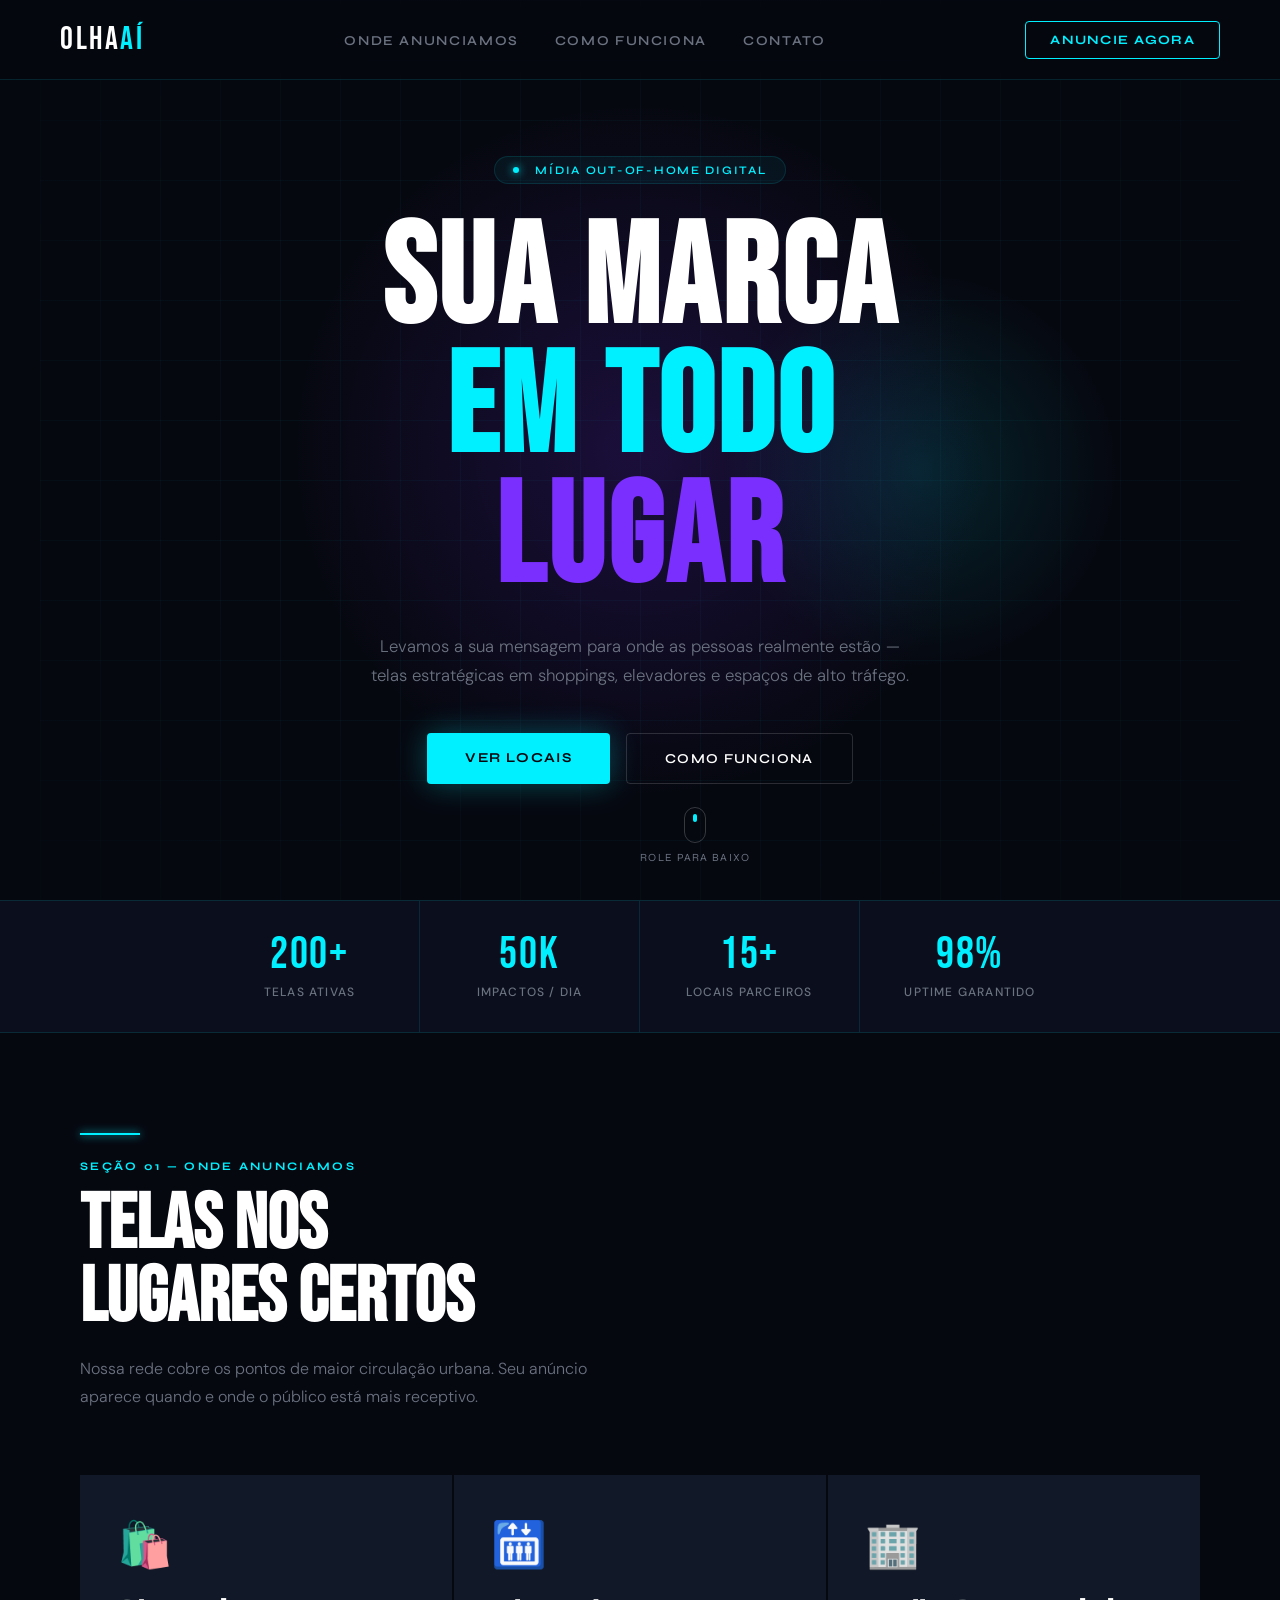
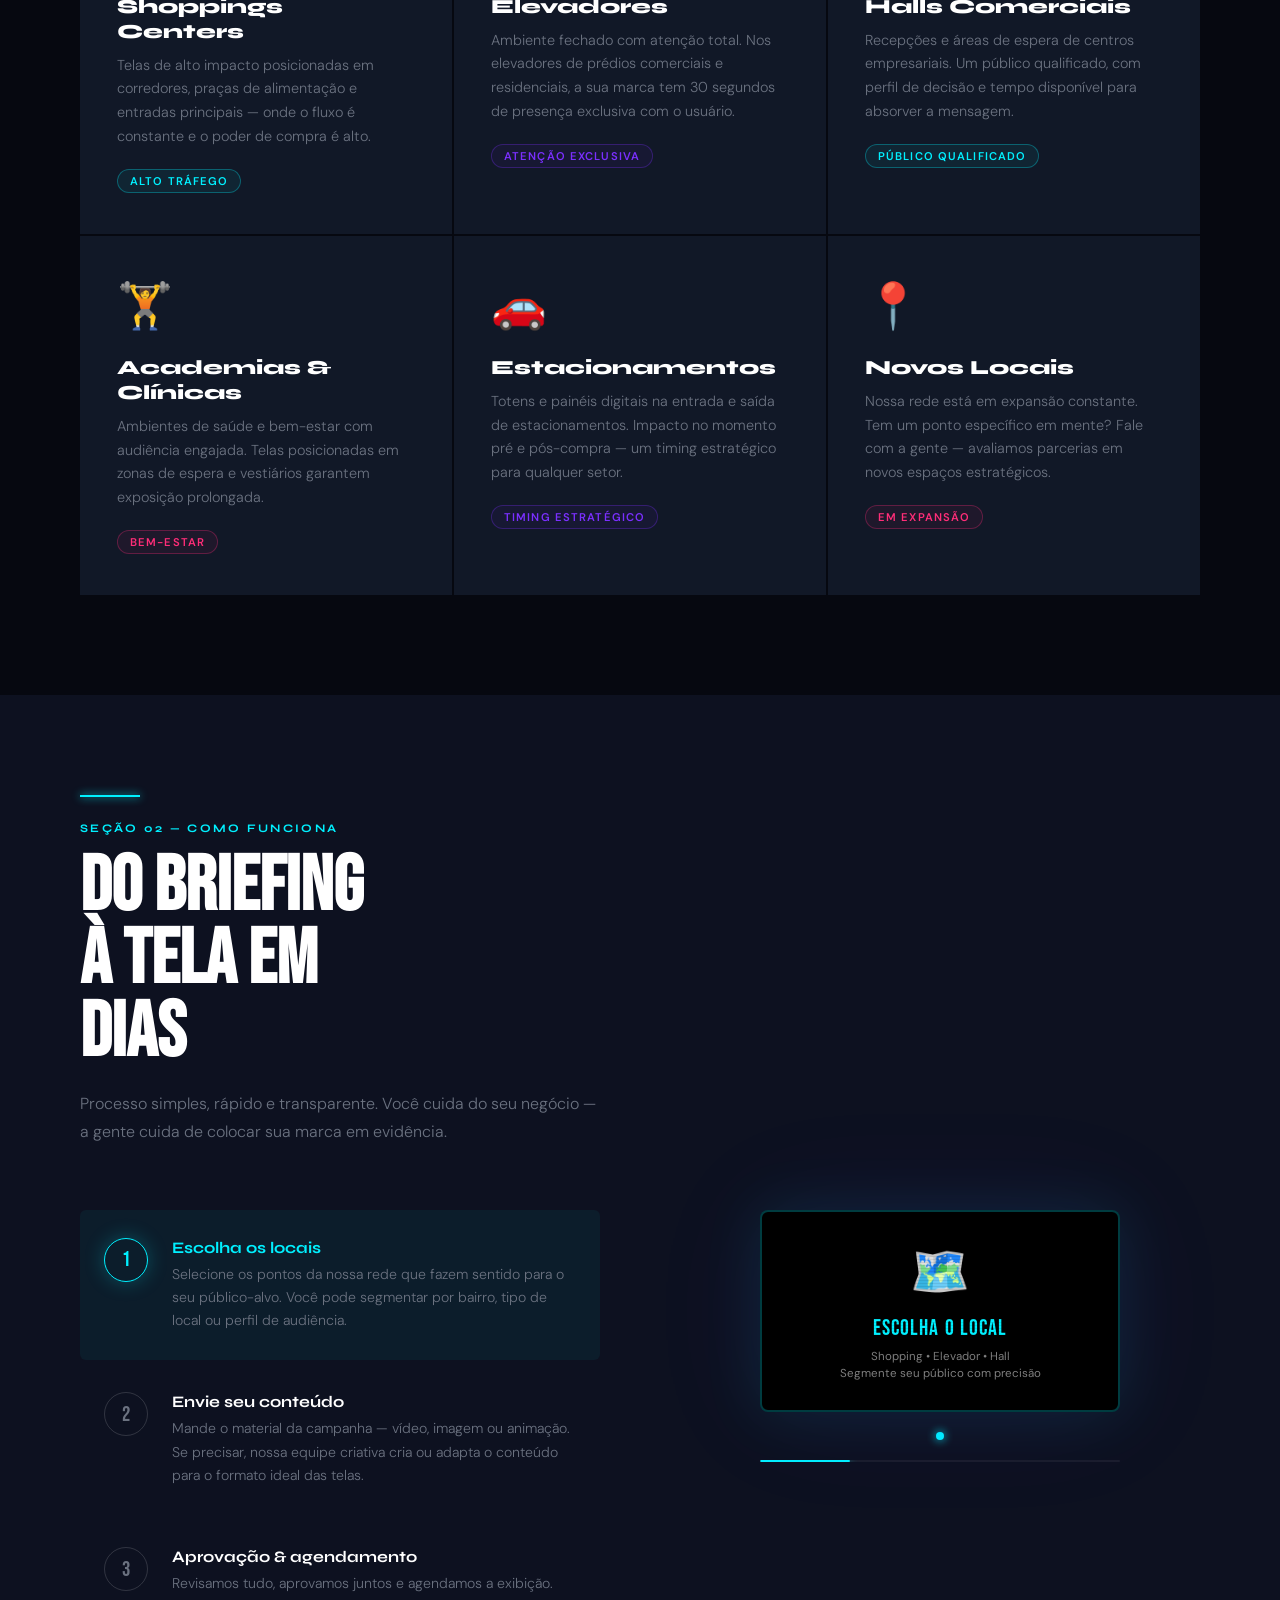
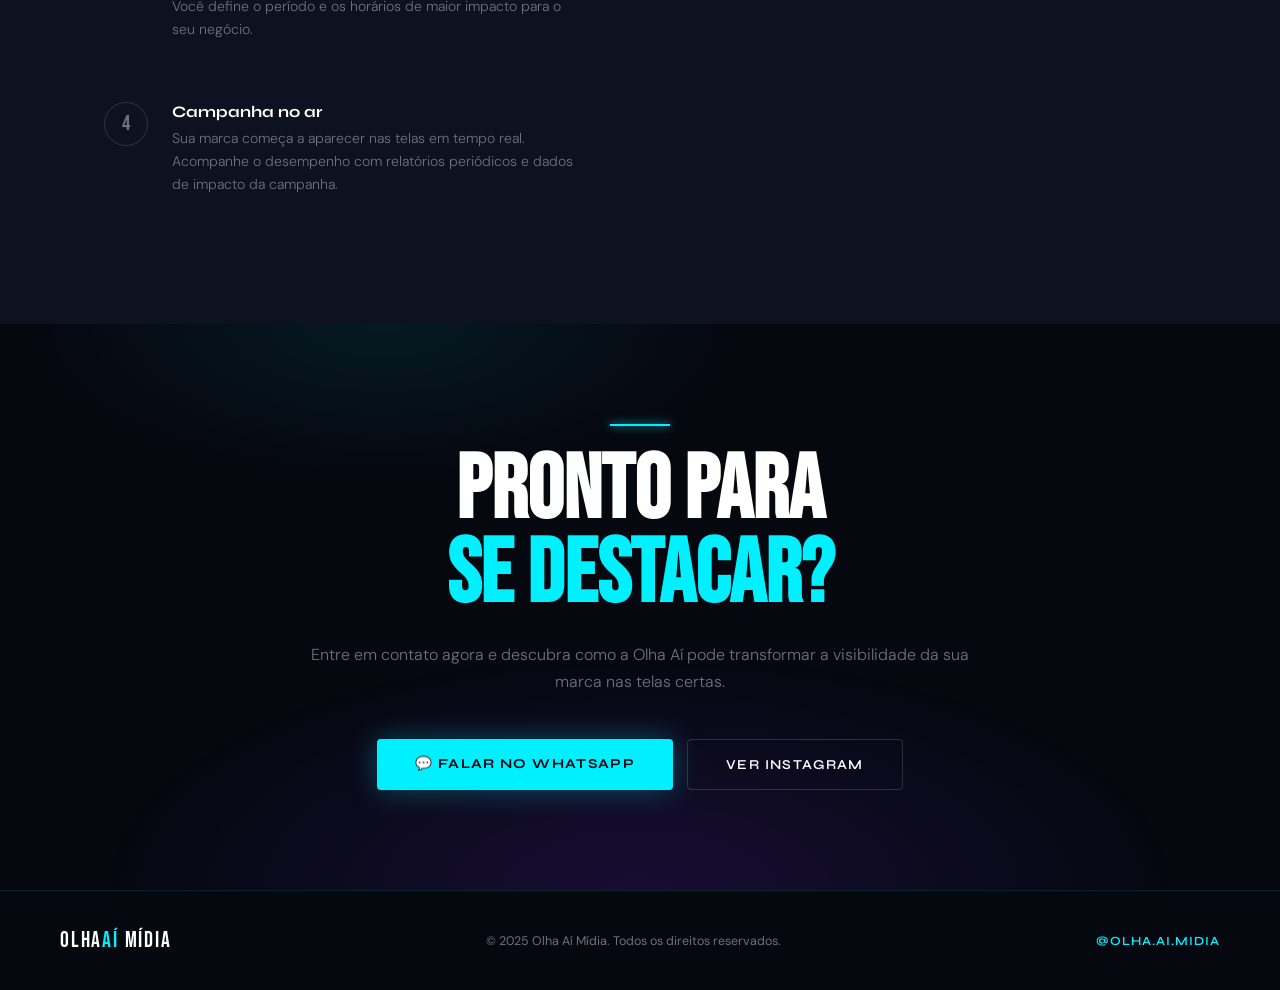
==== index.html @ 09b80dfe "rascunho-base" ====
<!DOCTYPE html>
<html lang="pt-BR">
<head>
  <meta charset="UTF-8" />
  <meta name="viewport" content="width=device-width, initial-scale=1.0" />
  <title>Olha Aí Mídia — Publicidade em Telas</title>
  <link href="https://fonts.googleapis.com/css2?family=Bebas+Neue&family=Syne:wght@400;600;700;800&family=DM+Sans:wght@300;400;500&display=swap" rel="stylesheet" />
  <link rel="stylesheet" href="style.css" />
</head>
<body>

<!-- NAV -->
<nav>
  <div class="logo">Olha<span>Aí</span></div>
  <ul>
    <li><a href="#onde">Onde Anunciamos</a></li>
    <li><a href="#como">Como Funciona</a></li>
    <li><a href="#cta">Contato</a></li>
  </ul>
  <a href="#cta" class="nav-cta">Anuncie agora</a>
</nav>

<!-- HERO -->
<section id="hero">
  <div class="hero-grid"></div>
  <div class="hero-glow"></div>
  <div class="hero-glow2"></div>

  <div class="hero-tag">
    <span></span>
    Mídia Out-of-Home Digital
  </div>

  <h1 class="hero-title">
    SUA MARCA<br>
    <span class="accent">EM TODO</span><br>
    <span class="accent2">LUGAR</span>
  </h1>

  <p class="hero-sub">
    Levamos a sua mensagem para onde as pessoas realmente estão — telas estratégicas em shoppings, elevadores e espaços de alto tráfego.
  </p>

  <div class="hero-actions">
    <a href="#onde" class="btn-primary">Ver locais</a>
    <a href="#como" class="btn-secondary">Como funciona</a>
  </div>

  <div class="scroll-hint">
    <div class="scroll-arrow"></div>
    Role para baixo
  </div>
</section>

<!-- STATS BAR -->
<div class="stats-bar">
  <div class="stat-item">
    <div class="stat-num">200+</div>
    <div class="stat-label">Telas Ativas</div>
  </div>
  <div class="stat-item">
    <div class="stat-num">50K</div>
    <div class="stat-label">Impactos / dia</div>
  </div>
  <div class="stat-item">
    <div class="stat-num">15+</div>
    <div class="stat-label">Locais Parceiros</div>
  </div>
  <div class="stat-item">
    <div class="stat-num">98%</div>
    <div class="stat-label">Uptime garantido</div>
  </div>
</div>

<!-- SEÇÃO 1: ONDE ANUNCIAMOS -->
<section id="onde">
  <div class="neon-line"></div>
  <div class="section-label">Seção 01 — Onde Anunciamos</div>
  <h2 class="section-title">TELAS NOS<br>LUGARES CERTOS</h2>
  <p class="section-desc">
    Nossa rede cobre os pontos de maior circulação urbana. Seu anúncio aparece quando e onde o público está mais receptivo.
  </p>

  <div class="locations-grid">

    <div class="loc-card">
      <span class="loc-icon">🛍️</span>
      <div class="loc-title">Shoppings Centers</div>
      <div class="loc-desc">Telas de alto impacto posicionadas em corredores, praças de alimentação e entradas principais — onde o fluxo é constante e o poder de compra é alto.</div>
      <span class="loc-tag cyan">Alto tráfego</span>
    </div>

    <div class="loc-card">
      <span class="loc-icon">🛗</span>
      <div class="loc-title">Elevadores</div>
      <div class="loc-desc">Ambiente fechado com atenção total. Nos elevadores de prédios comerciais e residenciais, a sua marca tem 30 segundos de presença exclusiva com o usuário.</div>
      <span class="loc-tag purple">Atenção exclusiva</span>
    </div>

    <div class="loc-card">
      <span class="loc-icon">🏢</span>
      <div class="loc-title">Halls Comerciais</div>
      <div class="loc-desc">Recepções e áreas de espera de centros empresariais. Um público qualificado, com perfil de decisão e tempo disponível para absorver a mensagem.</div>
      <span class="loc-tag cyan">Público qualificado</span>
    </div>

    <div class="loc-card">
      <span class="loc-icon">🏋️</span>
      <div class="loc-title">Academias & Clínicas</div>
      <div class="loc-desc">Ambientes de saúde e bem-estar com audiência engajada. Telas posicionadas em zonas de espera e vestiários garantem exposição prolongada.</div>
      <span class="loc-tag pink">Bem-estar</span>
    </div>

    <div class="loc-card">
      <span class="loc-icon">🚗</span>
      <div class="loc-title">Estacionamentos</div>
      <div class="loc-desc">Totens e painéis digitais na entrada e saída de estacionamentos. Impacto no momento pré e pós-compra — um timing estratégico para qualquer setor.</div>
      <span class="loc-tag purple">Timing estratégico</span>
    </div>

    <div class="loc-card">
      <span class="loc-icon">📍</span>
      <div class="loc-title">Novos Locais</div>
      <div class="loc-desc">Nossa rede está em expansão constante. Tem um ponto específico em mente? Fale com a gente — avaliamos parcerias em novos espaços estratégicos.</div>
      <span class="loc-tag pink">Em expansão</span>
    </div>

  </div>
</section>

<!-- SEÇÃO 2: COMO FUNCIONA -->
<div id="como">
  <div class="inner">
    <div class="neon-line"></div>
    <div class="section-label">Seção 02 — Como Funciona</div>
    <h2 class="section-title">DO BRIEFING<br>À TELA EM<br>DIAS</h2>
    <p class="section-desc">
      Processo simples, rápido e transparente. Você cuida do seu negócio — a gente cuida de colocar sua marca em evidência.
    </p>

    <div class="steps-layout">
      <!-- Steps -->
      <div class="step-list" id="stepList">

        <div class="step-item active" data-step="0" onclick="setStep(0)">
          <div class="step-num">1</div>
          <div class="step-body">
            <div class="step-title">Escolha os locais</div>
            <div class="step-text">Selecione os pontos da nossa rede que fazem sentido para o seu público-alvo. Você pode segmentar por bairro, tipo de local ou perfil de audiência.</div>
          </div>
        </div>

        <div class="step-item" data-step="1" onclick="setStep(1)">
          <div class="step-num">2</div>
          <div class="step-body">
            <div class="step-title">Envie seu conteúdo</div>
            <div class="step-text">Mande o material da campanha — vídeo, imagem ou animação. Se precisar, nossa equipe criativa cria ou adapta o conteúdo para o formato ideal das telas.</div>
          </div>
        </div>

        <div class="step-item" data-step="2" onclick="setStep(2)">
          <div class="step-num">3</div>
          <div class="step-body">
            <div class="step-title">Aprovação & agendamento</div>
            <div class="step-text">Revisamos tudo, aprovamos juntos e agendamos a exibição. Você define o período e os horários de maior impacto para o seu negócio.</div>
          </div>
        </div>

        <div class="step-item" data-step="3" onclick="setStep(3)">
          <div class="step-num">4</div>
          <div class="step-body">
            <div class="step-title">Campanha no ar</div>
            <div class="step-text">Sua marca começa a aparecer nas telas em tempo real. Acompanhe o desempenho com relatórios periódicos e dados de impacto da campanha.</div>
          </div>
        </div>

      </div>

      <!-- Screen mockup -->
      <div class="screen-side">
        <div class="screen-frame">
          <div class="screen-inner" id="screenInner">
            <div class="screen-emoji" id="screenEmoji">🗺️</div>
            <div class="screen-headline" id="screenHeadline">ESCOLHA O LOCAL</div>
            <div class="screen-body" id="screenBody">Shopping • Elevador • Hall<br>Segmente seu público com precisão</div>
          </div>
        </div>
        <div class="screen-led"></div>
        <div class="step-progress">
          <div class="step-progress-fill" id="progressFill" style="width: 25%"></div>
        </div>
      </div>

    </div>
  </div>
</div>

<!-- CTA FINAL -->
<div id="cta">
  <div class="cta-inner">
    <div class="neon-line" style="margin: 0 auto 24px;"></div>
    <h2 class="cta-title">PRONTO PARA<br><span>SE DESTACAR?</span></h2>
    <p class="cta-sub">
      Entre em contato agora e descubra como a Olha Aí pode transformar a visibilidade da sua marca nas telas certas.
    </p>
    <div class="cta-actions">
      <a href="https://wa.me/55" class="btn-primary">💬 Falar no WhatsApp</a>
      <a href="https://instagram.com/olha.ai.midia" target="_blank" class="btn-secondary">Ver Instagram</a>
    </div>
  </div>
</div>

<!-- FOOTER -->
<footer>
  <div class="footer-logo">Olha<span>Aí</span> Mídia</div>
  <p>© 2025 Olha Aí Mídia. Todos os direitos reservados.</p>
  <a href="https://instagram.com/olha.ai.midia" target="_blank">@olha.ai.midia</a>
</footer>

<script src="script.js"></script>
</body>
</html>
---- style.css ----
*, *::before, *::after { box-sizing: border-box; margin: 0; padding: 0; }

:root {
  --bg: #060810;
  --surface: #0d1120;
  --neon: #00f0ff;
  --neon2: #7b2fff;
  --neon3: #ff2d78;
  --text: #e8eaf6;
  --muted: #6b7280;
  --card: #111827;
  --border: rgba(0,240,255,0.12);
}

html { scroll-behavior: smooth; }

body {
  background: var(--bg);
  color: var(--text);
  font-family: 'DM Sans', sans-serif;
  overflow-x: hidden;
  cursor: default;
}

/* ── SCROLLBAR ── */
::-webkit-scrollbar { width: 4px; }
::-webkit-scrollbar-track { background: var(--bg); }
::-webkit-scrollbar-thumb { background: var(--neon); border-radius: 2px; }

/* ── NAV ── */
nav {
  position: fixed;
  top: 0; left: 0; right: 0;
  z-index: 100;
  display: flex;
  align-items: center;
  justify-content: space-between;
  padding: 20px 60px;
  background: rgba(6,8,16,0.7);
  backdrop-filter: blur(18px);
  border-bottom: 1px solid var(--border);
}

.logo {
  font-family: 'Bebas Neue', sans-serif;
  font-size: 2rem;
  letter-spacing: 0.08em;
  color: #fff;
}
.logo span { color: var(--neon); }

nav ul {
  list-style: none;
  display: flex;
  gap: 36px;
}
nav ul a {
  font-family: 'Syne', sans-serif;
  font-size: 0.85rem;
  font-weight: 600;
  letter-spacing: 0.12em;
  text-transform: uppercase;
  color: var(--muted);
  text-decoration: none;
  transition: color 0.3s;
}
nav ul a:hover { color: var(--neon); }

.nav-cta {
  padding: 10px 24px;
  border: 1px solid var(--neon);
  border-radius: 4px;
  font-family: 'Syne', sans-serif;
  font-size: 0.8rem;
  font-weight: 700;
  letter-spacing: 0.1em;
  text-transform: uppercase;
  color: var(--neon);
  text-decoration: none;
  transition: background 0.3s, color 0.3s;
}
.nav-cta:hover { background: var(--neon); color: var(--bg); }

/* ── HERO ── */
#hero {
  min-height: 100vh;
  display: flex;
  flex-direction: column;
  align-items: center;
  justify-content: center;
  text-align: center;
  padding: 120px 40px 80px;
  position: relative;
  overflow: hidden;
}

.hero-grid {
  position: absolute; inset: 0;
  background-image:
    linear-gradient(rgba(0,240,255,0.04) 1px, transparent 1px),
    linear-gradient(90deg, rgba(0,240,255,0.04) 1px, transparent 1px);
  background-size: 60px 60px;
  mask-image: radial-gradient(ellipse 80% 80% at 50% 50%, black 40%, transparent 100%);
}

.hero-glow {
  position: absolute;
  width: 700px; height: 700px;
  border-radius: 50%;
  background: radial-gradient(circle, rgba(123,47,255,0.18) 0%, transparent 70%);
  top: 50%; left: 50%;
  transform: translate(-50%, -50%);
  pointer-events: none;
}
.hero-glow2 {
  position: absolute;
  width: 400px; height: 400px;
  border-radius: 50%;
  background: radial-gradient(circle, rgba(0,240,255,0.12) 0%, transparent 70%);
  top: 30%; right: 10%;
  pointer-events: none;
  animation: pulse 4s ease-in-out infinite;
}

@keyframes pulse {
  0%, 100% { transform: scale(1); opacity: 0.8; }
  50% { transform: scale(1.1); opacity: 1; }
}

.hero-tag {
  display: inline-flex;
  align-items: center;
  gap: 8px;
  padding: 6px 18px;
  border: 1px solid var(--border);
  border-radius: 100px;
  font-family: 'Syne', sans-serif;
  font-size: 0.72rem;
  font-weight: 600;
  letter-spacing: 0.15em;
  text-transform: uppercase;
  color: var(--neon);
  margin-bottom: 32px;
  background: rgba(0,240,255,0.05);
  position: relative; z-index: 1;
}
.hero-tag::before {
  content: '';
  width: 6px; height: 6px;
  border-radius: 50%;
  background: var(--neon);
  box-shadow: 0 0 8px var(--neon);
  animation: blink 1.4s ease-in-out infinite;
}
@keyframes blink { 0%,100%{opacity:1} 50%{opacity:0.2} }

.hero-title {
  font-family: 'Bebas Neue', sans-serif;
  font-size: clamp(4rem, 11vw, 9.5rem);
  line-height: 0.92;
  letter-spacing: 0.02em;
  color: #fff;
  position: relative; z-index: 1;
  animation: fadeUp 0.9s ease both;
}
.hero-title .accent  { color: var(--neon); }
.hero-title .accent2 { color: var(--neon2); }

@keyframes fadeUp {
  from { opacity: 0; transform: translateY(40px); }
  to   { opacity: 1; transform: translateY(0); }
}

.hero-sub {
  margin-top: 28px;
  max-width: 560px;
  font-size: 1.05rem;
  font-weight: 300;
  line-height: 1.7;
  color: var(--muted);
  position: relative; z-index: 1;
  animation: fadeUp 0.9s 0.2s ease both;
}

.hero-actions {
  margin-top: 44px;
  display: flex;
  gap: 16px;
  flex-wrap: wrap;
  justify-content: center;
  position: relative; z-index: 1;
  animation: fadeUp 0.9s 0.35s ease both;
}

.btn-primary {
  padding: 16px 38px;
  background: var(--neon);
  color: var(--bg);
  font-family: 'Syne', sans-serif;
  font-weight: 700;
  font-size: 0.85rem;
  letter-spacing: 0.1em;
  text-transform: uppercase;
  border: none;
  border-radius: 4px;
  cursor: pointer;
  text-decoration: none;
  transition: transform 0.2s, box-shadow 0.3s;
  box-shadow: 0 0 30px rgba(0,240,255,0.3);
}
.btn-primary:hover {
  transform: translateY(-2px);
  box-shadow: 0 0 50px rgba(0,240,255,0.5);
}

.btn-secondary {
  padding: 16px 38px;
  background: transparent;
  color: #fff;
  font-family: 'Syne', sans-serif;
  font-weight: 600;
  font-size: 0.85rem;
  letter-spacing: 0.1em;
  text-transform: uppercase;
  border: 1px solid rgba(255,255,255,0.15);
  border-radius: 4px;
  cursor: pointer;
  text-decoration: none;
  transition: border-color 0.3s, color 0.3s;
}
.btn-secondary:hover { border-color: var(--neon); color: var(--neon); }

/* ── STATS BAR ── */
.stats-bar {
  display: flex;
  justify-content: center;
  gap: 0;
  border-top: 1px solid var(--border);
  border-bottom: 1px solid var(--border);
  background: rgba(13,17,32,0.8);
  backdrop-filter: blur(12px);
}

.stat-item {
  flex: 1;
  max-width: 220px;
  padding: 32px 24px;
  text-align: center;
  border-right: 1px solid var(--border);
  transition: background 0.3s;
}
.stat-item:last-child { border-right: none; }
.stat-item:hover { background: rgba(0,240,255,0.04); }

.stat-num {
  font-family: 'Bebas Neue', sans-serif;
  font-size: 2.8rem;
  letter-spacing: 0.04em;
  color: var(--neon);
  line-height: 1;
}
.stat-label {
  margin-top: 6px;
  font-size: 0.75rem;
  font-weight: 500;
  letter-spacing: 0.1em;
  text-transform: uppercase;
  color: var(--muted);
}

/* ── SECTION WRAPPER ── */
section {
  padding: 100px 40px;
  max-width: 1200px;
  margin: 0 auto;
}

.section-label {
  font-family: 'Syne', sans-serif;
  font-size: 0.72rem;
  font-weight: 700;
  letter-spacing: 0.2em;
  text-transform: uppercase;
  color: var(--neon);
  margin-bottom: 16px;
}

.section-title {
  font-family: 'Bebas Neue', sans-serif;
  font-size: clamp(2.8rem, 6vw, 5.5rem);
  line-height: 0.95;
  color: #fff;
  margin-bottom: 20px;
}

.section-desc {
  max-width: 520px;
  font-size: 1rem;
  line-height: 1.75;
  color: var(--muted);
  font-weight: 300;
}

/* ── ONDE ANUNCIAMOS ── */
#onde { position: relative; }

.locations-grid {
  display: grid;
  grid-template-columns: repeat(auto-fit, minmax(280px, 1fr));
  gap: 2px;
  margin-top: 64px;
}

.loc-card {
  background: var(--card);
  padding: 40px 36px;
  position: relative;
  overflow: hidden;
  cursor: default;
  transition: transform 0.35s cubic-bezier(0.4,0,0.2,1);
  border: 1px solid transparent;
}
.loc-card:hover {
  transform: translateY(-6px);
  border-color: var(--border);
}
.loc-card::before {
  content: '';
  position: absolute;
  inset: 0;
  background: linear-gradient(135deg, rgba(0,240,255,0.06) 0%, transparent 60%);
  opacity: 0;
  transition: opacity 0.35s;
}
.loc-card:hover::before { opacity: 1; }

.loc-icon {
  font-size: 2.8rem;
  margin-bottom: 20px;
  display: block;
}

.loc-title {
  font-family: 'Syne', sans-serif;
  font-size: 1.25rem;
  font-weight: 800;
  color: #fff;
  margin-bottom: 10px;
}

.loc-desc {
  font-size: 0.9rem;
  line-height: 1.65;
  color: var(--muted);
  font-weight: 300;
}

.loc-tag {
  margin-top: 20px;
  display: inline-block;
  padding: 4px 12px;
  border-radius: 100px;
  font-size: 0.7rem;
  font-weight: 600;
  letter-spacing: 0.1em;
  text-transform: uppercase;
  border: 1px solid;
}
.loc-tag.cyan   { color: var(--neon);  border-color: rgba(0,240,255,0.3);  background: rgba(0,240,255,0.06); }
.loc-tag.purple { color: var(--neon2); border-color: rgba(123,47,255,0.3); background: rgba(123,47,255,0.06); }
.loc-tag.pink   { color: var(--neon3); border-color: rgba(255,45,120,0.3); background: rgba(255,45,120,0.06); }

/* ── COMO FUNCIONA ── */
#como {
  position: relative;
  background: var(--surface);
  max-width: 100%;
  padding: 100px 0;
}
#como > .inner { max-width: 1200px; margin: 0 auto; padding: 0 40px; }

.steps-layout {
  display: grid;
  grid-template-columns: 1fr 1fr;
  gap: 80px;
  align-items: start;
  margin-top: 64px;
}

.step-list { display: flex; flex-direction: column; gap: 4px; }

.step-item {
  display: flex;
  gap: 24px;
  padding: 28px 24px;
  border-radius: 6px;
  cursor: pointer;
  transition: background 0.3s;
  position: relative;
}
.step-item:hover,
.step-item.active {
  background: rgba(0,240,255,0.05);
}
.step-item.active .step-num {
  color: var(--neon);
  border-color: var(--neon);
  box-shadow: 0 0 20px rgba(0,240,255,0.25);
}
.step-item.active .step-title { color: var(--neon); }

.step-num {
  flex-shrink: 0;
  width: 44px; height: 44px;
  border-radius: 50%;
  border: 1px solid rgba(255,255,255,0.15);
  display: flex; align-items: center; justify-content: center;
  font-family: 'Bebas Neue', sans-serif;
  font-size: 1.3rem;
  color: var(--muted);
  transition: all 0.3s;
}

.step-title {
  font-family: 'Syne', sans-serif;
  font-size: 1rem;
  font-weight: 700;
  color: #fff;
  margin-bottom: 6px;
  transition: color 0.3s;
}
.step-text {
  font-size: 0.88rem;
  line-height: 1.65;
  color: var(--muted);
  font-weight: 300;
}

/* Screen mockup */
.screen-side {
  position: sticky;
  top: 120px;
  display: flex;
  flex-direction: column;
  align-items: center;
  gap: 20px;
}

.screen-frame {
  width: 100%;
  max-width: 360px;
  aspect-ratio: 16/9;
  background: #000;
  border: 2px solid rgba(0,240,255,0.25);
  border-radius: 8px;
  overflow: hidden;
  position: relative;
  box-shadow: 0 0 60px rgba(0,240,255,0.1), 0 0 120px rgba(123,47,255,0.08);
}

.screen-inner {
  width: 100%; height: 100%;
  display: flex;
  flex-direction: column;
  align-items: center;
  justify-content: center;
  padding: 24px;
  text-align: center;
  transition: all 0.5s ease;
}

.screen-emoji    { font-size: 3rem; margin-bottom: 12px; }
.screen-headline {
  font-family: 'Bebas Neue', sans-serif;
  font-size: 1.4rem;
  letter-spacing: 0.05em;
  color: var(--neon);
  margin-bottom: 6px;
}
.screen-body {
  font-size: 0.72rem;
  color: rgba(255,255,255,0.5);
  line-height: 1.5;
}

/* Scanline effect */
.screen-frame::after {
  content: '';
  position: absolute; inset: 0;
  background: repeating-linear-gradient(
    0deg,
    rgba(0,0,0,0.08) 0px,
    rgba(0,0,0,0.08) 1px,
    transparent 1px,
    transparent 3px
  );
  pointer-events: none;
}

.screen-led {
  width: 8px; height: 8px;
  border-radius: 50%;
  background: var(--neon);
  box-shadow: 0 0 10px var(--neon);
  animation: blink 2s ease-in-out infinite;
}

/* Progress bar */
.step-progress {
  width: 100%;
  max-width: 360px;
  height: 2px;
  background: rgba(255,255,255,0.06);
  border-radius: 2px;
  overflow: hidden;
}
.step-progress-fill {
  height: 100%;
  background: var(--neon);
  border-radius: 2px;
  transition: width 0.6s ease;
  box-shadow: 0 0 8px var(--neon);
}

/* ── CTA FINAL ── */
#cta {
  padding: 100px 40px;
  text-align: center;
  position: relative;
  overflow: hidden;
  max-width: 100%;
}
#cta::before {
  content: '';
  position: absolute;
  inset: 0;
  background:
    radial-gradient(ellipse 60% 60% at 50% 100%, rgba(123,47,255,0.15) 0%, transparent 70%),
    radial-gradient(ellipse 40% 40% at 30%   0%, rgba(0,240,255,0.08)  0%, transparent 70%);
}

.cta-inner { position: relative; z-index: 1; max-width: 700px; margin: 0 auto; }

.cta-title {
  font-family: 'Bebas Neue', sans-serif;
  font-size: clamp(3rem, 7vw, 6.5rem);
  line-height: 0.93;
  color: #fff;
  margin-bottom: 24px;
}
.cta-title span { color: var(--neon); }

.cta-sub {
  font-size: 1rem;
  line-height: 1.7;
  color: var(--muted);
  font-weight: 300;
  margin-bottom: 44px;
}

.cta-actions {
  display: flex;
  gap: 14px;
  justify-content: center;
  flex-wrap: wrap;
}

/* ── FOOTER ── */
footer {
  border-top: 1px solid var(--border);
  padding: 36px 60px;
  display: flex;
  align-items: center;
  justify-content: space-between;
  background: var(--bg);
  flex-wrap: wrap;
  gap: 16px;
}

.footer-logo {
  font-family: 'Bebas Neue', sans-serif;
  font-size: 1.4rem;
  letter-spacing: 0.08em;
  color: #fff;
}
.footer-logo span { color: var(--neon); }

footer p {
  font-size: 0.78rem;
  color: var(--muted);
}

footer a {
  font-family: 'Syne', sans-serif;
  font-size: 0.78rem;
  font-weight: 600;
  letter-spacing: 0.08em;
  text-transform: uppercase;
  color: var(--neon);
  text-decoration: none;
}
footer a:hover { text-decoration: underline; }

/* ── DIVIDER ── */
.neon-line {
  width: 60px; height: 2px;
  background: var(--neon);
  box-shadow: 0 0 8px var(--neon);
  margin-bottom: 24px;
}

/* ── SCROLL INDICATOR ── */
.scroll-hint {
  position: absolute;
  bottom: 36px;
  left: 50%;
  transform: translateX(-50%);
  display: flex;
  flex-direction: column;
  align-items: center;
  gap: 8px;
  color: var(--muted);
  font-size: 0.68rem;
  letter-spacing: 0.12em;
  text-transform: uppercase;
  font-family: 'Syne', sans-serif;
  animation: fadeUp 1s 0.8s ease both;
}
.scroll-arrow {
  width: 22px; height: 36px;
  border: 1px solid rgba(255,255,255,0.2);
  border-radius: 11px;
  position: relative;
}
.scroll-arrow::after {
  content: '';
  width: 4px; height: 8px;
  background: var(--neon);
  border-radius: 2px;
  position: absolute;
  top: 6px; left: 50%; transform: translateX(-50%);
  animation: scrollDown 1.6s ease-in-out infinite;
}
@keyframes scrollDown {
  0%   { top: 6px;  opacity: 1; }
  80%  { top: 18px; opacity: 0; }
  100% { top: 6px;  opacity: 0; }
}

/* ── RESPONSIVE ── */
@media (max-width: 900px) {
  nav { padding: 18px 24px; }
  nav ul { display: none; }
  .steps-layout { grid-template-columns: 1fr; gap: 40px; }
  .screen-side { position: static; }
  .stats-bar { flex-wrap: wrap; }
  .stat-item { max-width: none; flex: 0 0 50%; border-right: none; border-bottom: 1px solid var(--border); }
  footer { padding: 28px 24px; }
}
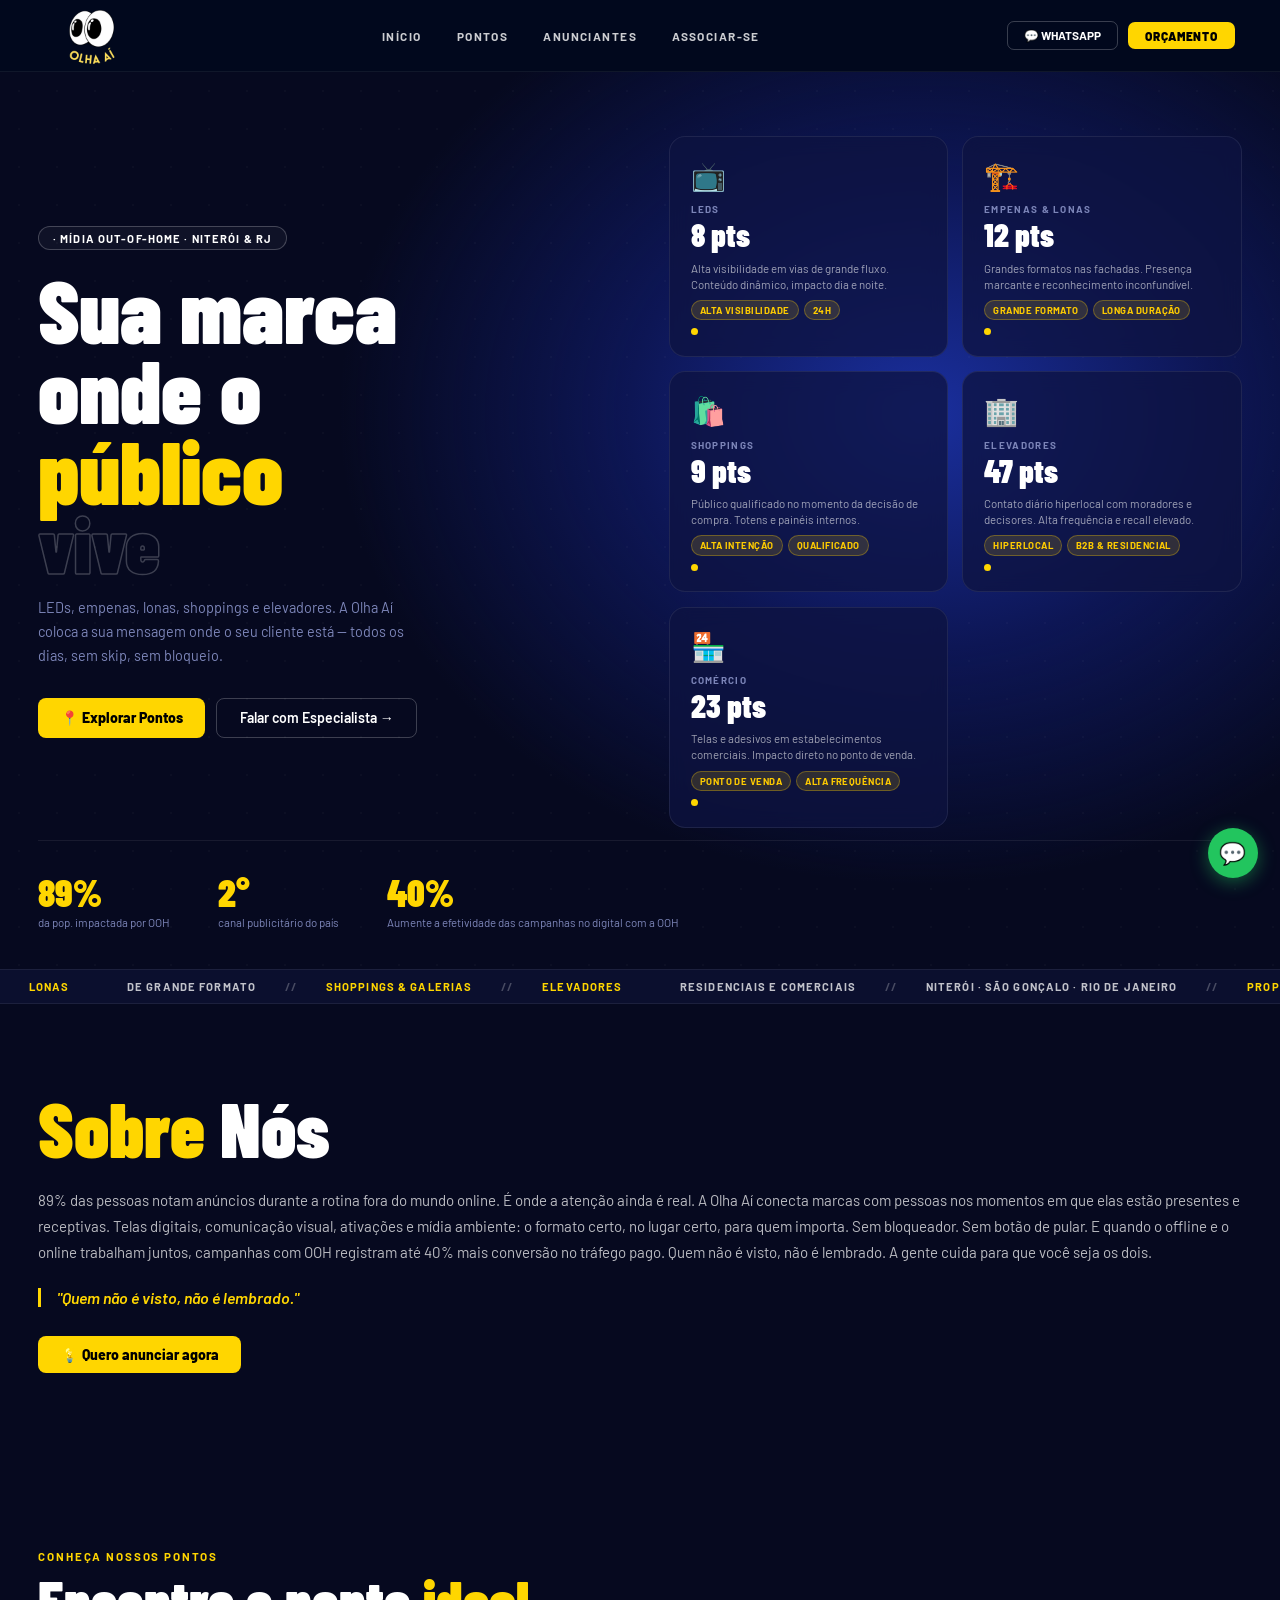
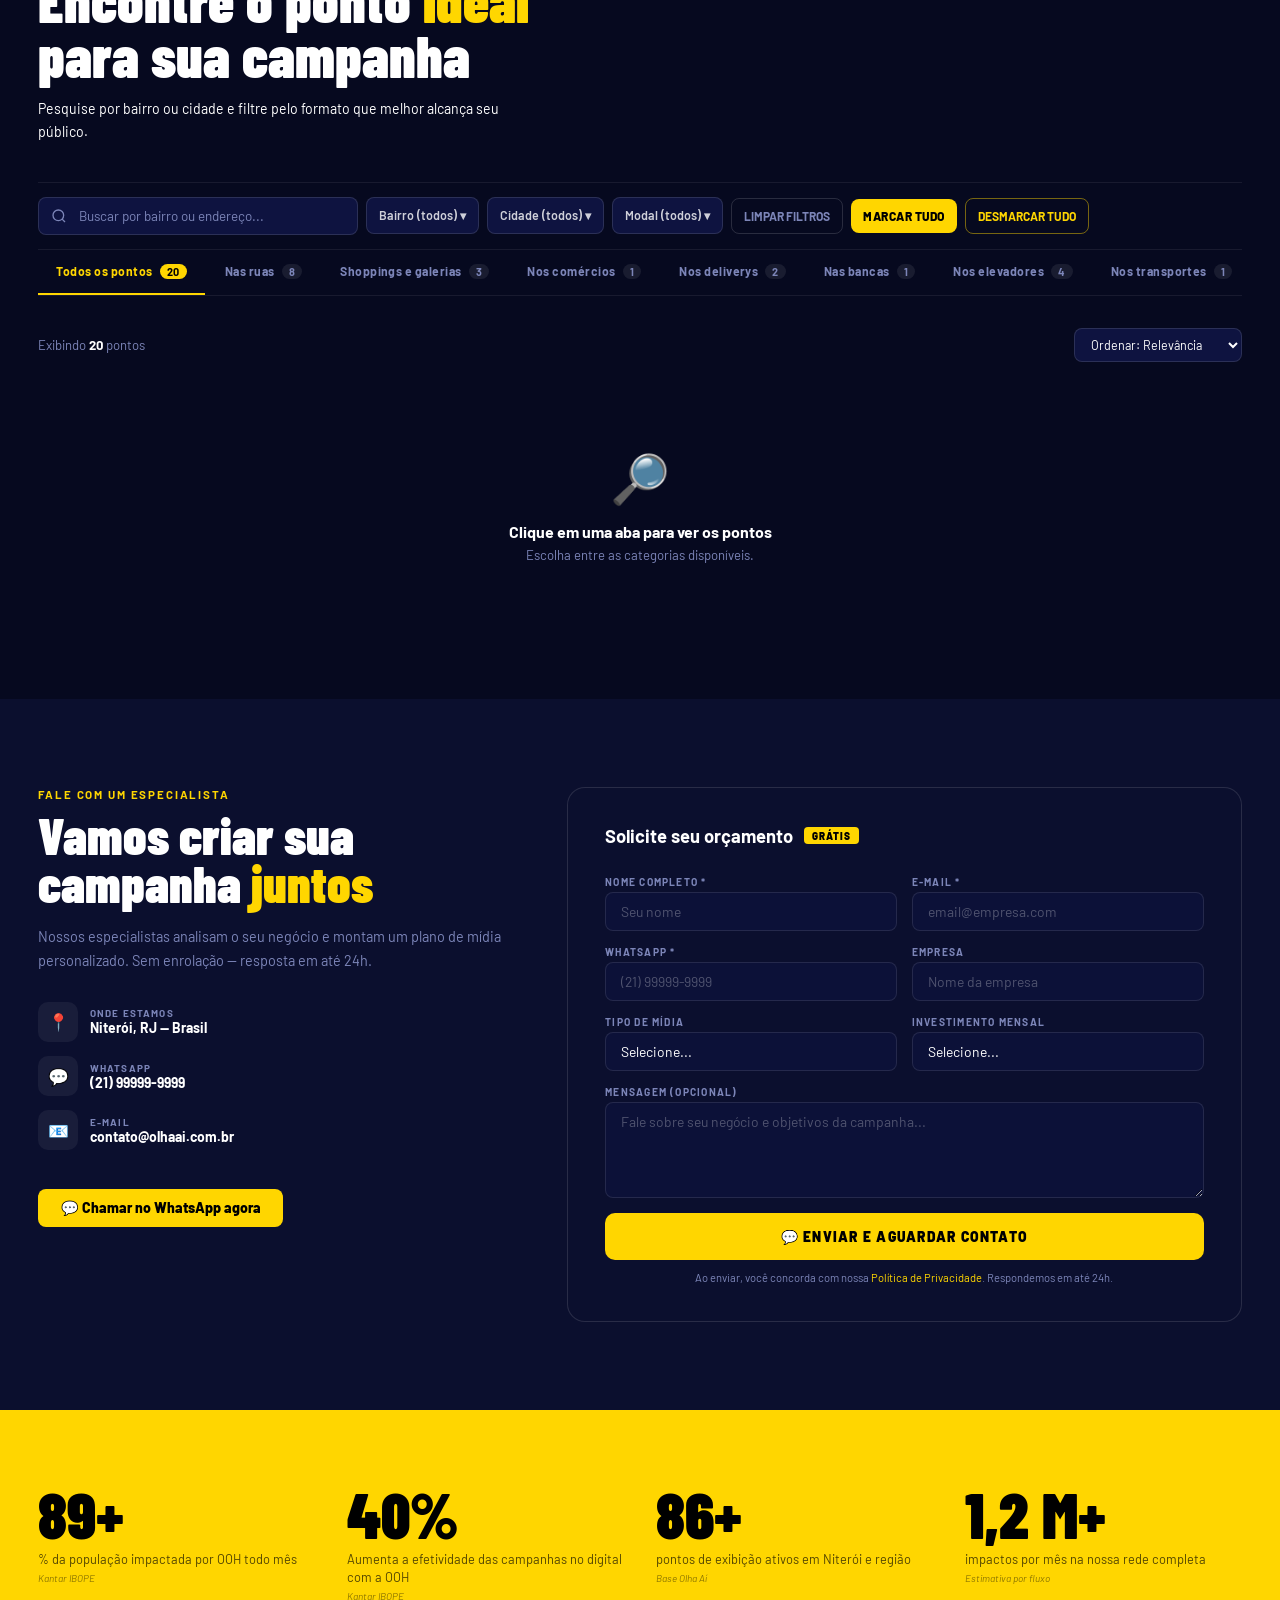
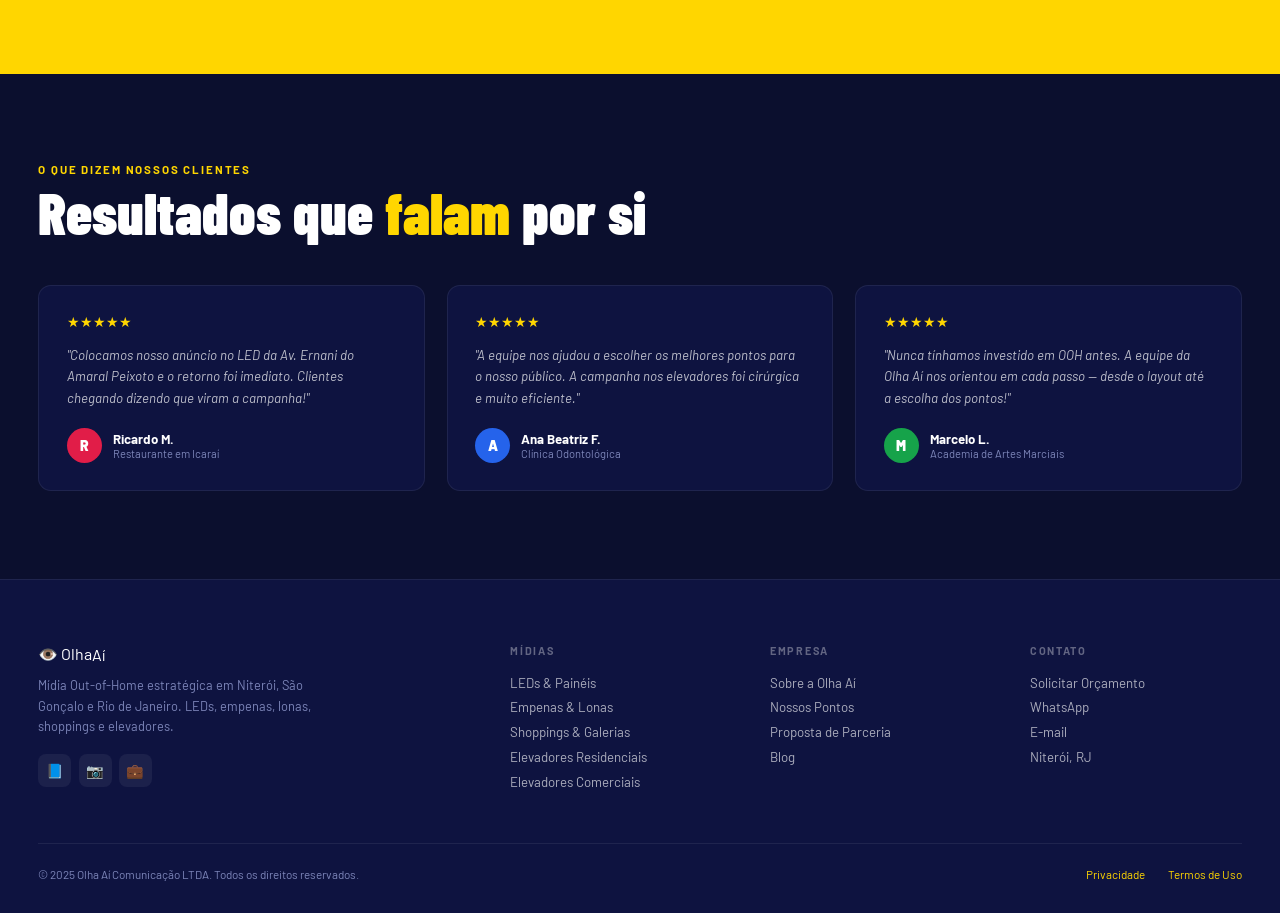
==== commit 217d883e: "Atualiza site" ====
--- a/index.html
+++ b/index.html
@@ -1,222 +1,317 @@
 <!DOCTYPE html>
 <html lang="pt-BR">
 <head>
-  <meta charset="UTF-8" />
-  <meta name="viewport" content="width=device-width, initial-scale=1.0" />
-  <title>Olha Aí Mídia — Publicidade em Telas</title>
-  <link href="https://fonts.googleapis.com/css2?family=Bebas+Neue&family=Syne:wght@400;600;700;800&family=DM+Sans:wght@300;400;500&display=swap" rel="stylesheet" />
-  <link rel="stylesheet" href="style.css" />
+  <meta charset="UTF-8"/>
+  <meta name="viewport" content="width=device-width, initial-scale=1.0"/>
+  <title>Olha Aí — Mídia Out-of-Home Niterói & RJ</title>
+  <link rel="stylesheet" href="style.css"/>
+  <style>
+    .hc-desc {
+      font-size: 0.72rem;
+      color: rgba(255,255,255,0.6);
+      margin: 0.4rem 0 0.5rem;
+      line-height: 1.4;
+    }
+    .hc-tags {
+      display: flex;
+      flex-wrap: wrap;
+      gap: 0.3rem;
+      margin-top: 0.3rem;
+    }
+    .hc-tags span {
+      font-size: 0.6rem;
+      font-weight: 700;
+      letter-spacing: 0.05em;
+      padding: 0.2rem 0.5rem;
+      border-radius: 99px;
+      background: rgba(255,204,0,0.15);
+      color: #ffcc00;
+      border: 1px solid rgba(255,204,0,0.3);
+    }
+  </style>
 </head>
 <body>
 
-<!-- NAV -->
-<nav>
-  <div class="logo">Olha<span>Aí</span></div>
-  <ul>
-    <li><a href="#onde">Onde Anunciamos</a></li>
-    <li><a href="#como">Como Funciona</a></li>
-    <li><a href="#cta">Contato</a></li>
-  </ul>
-  <a href="#cta" class="nav-cta">Anuncie agora</a>
+<nav id="navbar">
+  <a class="logo" href="#hero">
+    <img src="img/logo3.0.png" alt="Olha Aí" class="logo-img" />
+  </a>
+  <div class="nav-links">
+    <a href="#inicio">INÍCIO</a>
+    <a href="#pontos">PONTOS</a>
+    <a href="#clientes">ANUNCIANTES</a>
+    <a href="associar-se.html">ASSOCIAR-SE</a>
+  </div>
+  <div class="nav-actions">
+    <button class="btn-whatsapp">💬 WHATSAPP</button>
+    <button class="btn-orcamento" onclick="document.getElementById('orcamento').scrollIntoView({behavior:'smooth'})">ORÇAMENTO</button>
+  </div>
 </nav>
 
-<!-- HERO -->
 <section id="hero">
-  <div class="hero-grid"></div>
-  <div class="hero-glow"></div>
-  <div class="hero-glow2"></div>
-
-  <div class="hero-tag">
-    <span></span>
-    Mídia Out-of-Home Digital
-  </div>
-
-  <h1 class="hero-title">
-    SUA MARCA<br>
-    <span class="accent">EM TODO</span><br>
-    <span class="accent2">LUGAR</span>
-  </h1>
-
-  <p class="hero-sub">
-    Levamos a sua mensagem para onde as pessoas realmente estão — telas estratégicas em shoppings, elevadores e espaços de alto tráfego.
-  </p>
-
-  <div class="hero-actions">
-    <a href="#onde" class="btn-primary">Ver locais</a>
-    <a href="#como" class="btn-secondary">Como funciona</a>
-  </div>
-
-  <div class="scroll-hint">
-    <div class="scroll-arrow"></div>
-    Role para baixo
-  </div>
-</section>
-
-<!-- STATS BAR -->
-<div class="stats-bar">
-  <div class="stat-item">
-    <div class="stat-num">200+</div>
-    <div class="stat-label">Telas Ativas</div>
-  </div>
-  <div class="stat-item">
-    <div class="stat-num">50K</div>
-    <div class="stat-label">Impactos / dia</div>
-  </div>
-  <div class="stat-item">
-    <div class="stat-num">15+</div>
-    <div class="stat-label">Locais Parceiros</div>
-  </div>
-  <div class="stat-item">
-    <div class="stat-num">98%</div>
-    <div class="stat-label">Uptime garantido</div>
+  <div class="hero-left fade-in">
+    <div class="hero-badge">· MÍDIA OUT-OF-HOME · NITERÓI &amp; RJ</div>
+    <h1 class="hero-title">
+      <span class="ht-solid">Sua marca</span>
+      <span class="ht-solid">onde o</span>
+      <span class="ht-yellow">público</span>
+      <span class="ht-outline">vive</span>
+    </h1>
+    <p class="hero-desc">LEDs, empenas, lonas, shoppings e elevadores. A Olha Aí coloca a sua mensagem onde o seu cliente está — todos os dias, sem skip, sem bloqueio.</p>
+    <div class="hero-ctas">
+      <button class="btn-primary" onclick="document.getElementById('pontos').scrollIntoView({behavior:'smooth'})">📍 Explorar Pontos</button>
+      <button class="btn-ghost" onclick="document.getElementById('orcamento').scrollIntoView({behavior:'smooth'})">Falar com Especialista →</button>
+    </div>
+  </div>
+  <div class="hero-cards fade-in delay-1">
+    <div class="hero-card">
+      <span class="hc-icon">📺</span>
+      <div class="hc-label">LEDS</div>
+      <div class="hc-pts">8 pts</div>
+      <p class="hc-desc">Alta visibilidade em vias de grande fluxo. Conteúdo dinâmico, impacto dia e noite.</p>
+      <div class="hc-tags"><span>ALTA VISIBILIDADE</span><span>24H</span></div>
+      <div class="hc-dot"></div>
+    </div>
+    <div class="hero-card">
+      <span class="hc-icon">🏗️</span>
+      <div class="hc-label">EMPENAS &amp; LONAS</div>
+      <div class="hc-pts">12 pts</div>
+      <p class="hc-desc">Grandes formatos nas fachadas. Presença marcante e reconhecimento inconfundível.</p>
+      <div class="hc-tags"><span>GRANDE FORMATO</span><span>LONGA DURAÇÃO</span></div>
+      <div class="hc-dot"></div>
+    </div>
+    <div class="hero-card">
+      <span class="hc-icon">🛍️</span>
+      <div class="hc-label">SHOPPINGS</div>
+      <div class="hc-pts">9 pts</div>
+      <p class="hc-desc">Público qualificado no momento da decisão de compra. Totens e painéis internos.</p>
+      <div class="hc-tags"><span>ALTA INTENÇÃO</span><span>QUALIFICADO</span></div>
+      <div class="hc-dot"></div>
+    </div>
+    <div class="hero-card">
+      <span class="hc-icon">🏢</span>
+      <div class="hc-label">ELEVADORES</div>
+      <div class="hc-pts">47 pts</div>
+      <p class="hc-desc">Contato diário hiperlocal com moradores e decisores. Alta frequência e recall elevado.</p>
+      <div class="hc-tags"><span>HIPERLOCAL</span><span>B2B &amp; RESIDENCIAL</span></div>
+      <div class="hc-dot"></div>
+    </div>
+    <div class="hero-card">
+      <span class="hc-icon">🏪</span>
+      <div class="hc-label">COMÉRCIO</div>
+      <div class="hc-pts">23 pts</div>
+      <p class="hc-desc">Telas e adesivos em estabelecimentos comerciais. Impacto direto no ponto de venda.</p>
+      <div class="hc-tags"><span>PONTO DE VENDA</span><span>ALTA FREQUÊNCIA</span></div>
+      <div class="hc-dot"></div>
+    </div>
+  </div>
+  <div class="hero-stats fade-in delay-2">
+    <div class="hstat"><div class="hstat-num">89%</div><div class="hstat-lbl">da pop. impactada por OOH</div></div>
+    <div class="hstat"><div class="hstat-num">2°</div><div class="hstat-lbl">canal publicitário do país</div></div>
+    <div class="hstat"><div class="hstat-num">40%</div><div class="hstat-lbl">Aumente a efetividade das campanhas no digital com a OOH</div></div>
+  </div>
+</section>
+
+<div class="ticker">
+  <div class="ticker-track">
+    <span class="ti yellow">LONAS</span><span class="ti"> DE GRANDE FORMATO</span><span class="ti sep"> // </span>
+    <span class="ti yellow">SHOPPINGS &amp; GALERIAS</span><span class="ti sep"> // </span>
+    <span class="ti yellow">ELEVADORES</span><span class="ti"> RESIDENCIAIS E COMERCIAIS</span><span class="ti sep"> // </span>
+    <span class="ti">NITERÓI · SÃO GONÇALO · RIO DE JANEIRO</span><span class="ti sep"> // </span>
+    <span class="ti yellow">PROPOSTA DE PARCERIA</span><span class="ti"> — GERE RECEITA PASSIVA</span><span class="ti sep"> // </span>
+    <span class="ti yellow">LEDS</span><span class="ti"> DE ALTO IMPACTO</span><span class="ti sep"> // </span>
+    <span class="ti yellow">LONAS</span><span class="ti"> DE GRANDE FORMATO</span><span class="ti sep"> // </span>
+    <span class="ti yellow">SHOPPINGS &amp; GALERIAS</span><span class="ti sep"> // </span>
+    <span class="ti yellow">ELEVADORES</span><span class="ti"> RESIDENCIAIS E COMERCIAIS</span><span class="ti sep"> // </span>
+    <span class="ti">NITERÓI · SÃO GONÇALO · RIO DE JANEIRO</span><span class="ti sep"> // </span>
+    <span class="ti yellow">PROPOSTA DE PARCERIA</span><span class="ti"> — GERE RECEITA PASSIVA</span><span class="ti sep"> // </span>
+    <span class="ti yellow">LEDS</span><span class="ti"> DE ALTO IMPACTO</span><span class="ti sep"> // </span>
   </div>
 </div>
 
-<!-- SEÇÃO 1: ONDE ANUNCIAMOS -->
-<section id="onde">
-  <div class="neon-line"></div>
-  <div class="section-label">Seção 01 — Onde Anunciamos</div>
-  <h2 class="section-title">TELAS NOS<br>LUGARES CERTOS</h2>
-  <p class="section-desc">
-    Nossa rede cobre os pontos de maior circulação urbana. Seu anúncio aparece quando e onde o público está mais receptivo.
-  </p>
-
-  <div class="locations-grid">
-
-    <div class="loc-card">
-      <span class="loc-icon">🛍️</span>
-      <div class="loc-title">Shoppings Centers</div>
-      <div class="loc-desc">Telas de alto impacto posicionadas em corredores, praças de alimentação e entradas principais — onde o fluxo é constante e o poder de compra é alto.</div>
-      <span class="loc-tag cyan">Alto tráfego</span>
-    </div>
-
-    <div class="loc-card">
-      <span class="loc-icon">🛗</span>
-      <div class="loc-title">Elevadores</div>
-      <div class="loc-desc">Ambiente fechado com atenção total. Nos elevadores de prédios comerciais e residenciais, a sua marca tem 30 segundos de presença exclusiva com o usuário.</div>
-      <span class="loc-tag purple">Atenção exclusiva</span>
-    </div>
-
-    <div class="loc-card">
-      <span class="loc-icon">🏢</span>
-      <div class="loc-title">Halls Comerciais</div>
-      <div class="loc-desc">Recepções e áreas de espera de centros empresariais. Um público qualificado, com perfil de decisão e tempo disponível para absorver a mensagem.</div>
-      <span class="loc-tag cyan">Público qualificado</span>
-    </div>
-
-    <div class="loc-card">
-      <span class="loc-icon">🏋️</span>
-      <div class="loc-title">Academias & Clínicas</div>
-      <div class="loc-desc">Ambientes de saúde e bem-estar com audiência engajada. Telas posicionadas em zonas de espera e vestiários garantem exposição prolongada.</div>
-      <span class="loc-tag pink">Bem-estar</span>
-    </div>
-
-    <div class="loc-card">
-      <span class="loc-icon">🚗</span>
-      <div class="loc-title">Estacionamentos</div>
-      <div class="loc-desc">Totens e painéis digitais na entrada e saída de estacionamentos. Impacto no momento pré e pós-compra — um timing estratégico para qualquer setor.</div>
-      <span class="loc-tag purple">Timing estratégico</span>
-    </div>
-
-    <div class="loc-card">
-      <span class="loc-icon">📍</span>
-      <div class="loc-title">Novos Locais</div>
-      <div class="loc-desc">Nossa rede está em expansão constante. Tem um ponto específico em mente? Fale com a gente — avaliamos parcerias em novos espaços estratégicos.</div>
-      <span class="loc-tag pink">Em expansão</span>
-    </div>
-
-  </div>
-</section>
-
-<!-- SEÇÃO 2: COMO FUNCIONA -->
-<div id="como">
-  <div class="inner">
-    <div class="neon-line"></div>
-    <div class="section-label">Seção 02 — Como Funciona</div>
-    <h2 class="section-title">DO BRIEFING<br>À TELA EM<br>DIAS</h2>
-    <p class="section-desc">
-      Processo simples, rápido e transparente. Você cuida do seu negócio — a gente cuida de colocar sua marca em evidência.
-    </p>
-
-    <div class="steps-layout">
-      <!-- Steps -->
-      <div class="step-list" id="stepList">
-
-        <div class="step-item active" data-step="0" onclick="setStep(0)">
-          <div class="step-num">1</div>
-          <div class="step-body">
-            <div class="step-title">Escolha os locais</div>
-            <div class="step-text">Selecione os pontos da nossa rede que fazem sentido para o seu público-alvo. Você pode segmentar por bairro, tipo de local ou perfil de audiência.</div>
-          </div>
+<section id="sobre">
+  <h2 class="sobre-title"><span class="accent">Sobre</span> Nós</h2>
+  <div class="sobre-right fade-in delay-1">
+    <p>89% das pessoas notam anúncios durante a
+rotina fora do mundo online. É onde a atenção
+ainda é real. A Olha Aí conecta marcas com
+pessoas nos momentos em que elas estão
+presentes e receptivas. Telas digitais,
+comunicação visual, ativações e mídia ambiente:
+o formato certo, no lugar certo, para quem
+importa. Sem bloqueador. Sem botão de pular. 
+E quando o offline e o online trabalham juntos,
+campanhas com OOH registram até 40% mais
+conversão no tráfego pago.
+Quem não é visto, não é lembrado. A gente
+cuida para que você seja os dois.</p>
+    <blockquote class="sobre-quote">"Quem não é visto, não é lembrado."</blockquote>
+    <button class="btn-primary" onclick="document.getElementById('orcamento').scrollIntoView({behavior:'smooth'})">💡 Quero anunciar agora</button>
+  </div>
+</section>
+
+
+<section id="pontos">
+
+  <div class="pontos-header">
+    <p class="eyebrow">Conheça nossos pontos</p>
+    <h2 class="section-title">Encontre o ponto <span class="accent">ideal</span><br>para sua campanha</h2>
+    <p class="section-sub">Pesquise por bairro ou cidade e filtre pelo formato que melhor alcança seu público.</p>
+  </div>
+
+  
+  <div class="search-section">
+    <div class="search-wrap">
+      <svg width="16" height="16" fill="none" stroke="currentColor" stroke-width="2" viewBox="0 0 24 24">
+        <circle cx="11" cy="11" r="8"/><path d="m21 21-4.35-4.35"/>
+      </svg>
+      <input type="text" id="searchInput" placeholder="Buscar por bairro ou endereço..." oninput="applyFilters()">
+    </div>
+
+    <div class="dropdown-wrapper" id="bairroWrapper">
+      <button class="filter-btn" onclick="toggleDropdown('bairroMenu')">
+        <span id="bairroLabel">Bairro (todos)</span> ▾
+      </button>
+      <div class="dropdown-menu" id="bairroMenu"></div>
+    </div>
+
+    <div class="dropdown-wrapper" id="cidadeWrapper">
+      <button class="filter-btn" onclick="toggleDropdown('cidadeMenu')">
+        <span id="cidadeLabel">Cidade (todos)</span> ▾
+      </button>
+      <div class="dropdown-menu" id="cidadeMenu">
+        <div class="dropdown-item">
+          <input type="checkbox" id="city-niteroi" value="NITERÓI" onchange="onCityChange()">
+          <label for="city-niteroi">Niterói</label>
         </div>
-
-        <div class="step-item" data-step="1" onclick="setStep(1)">
-          <div class="step-num">2</div>
-          <div class="step-body">
-            <div class="step-title">Envie seu conteúdo</div>
-            <div class="step-text">Mande o material da campanha — vídeo, imagem ou animação. Se precisar, nossa equipe criativa cria ou adapta o conteúdo para o formato ideal das telas.</div>
-          </div>
+        <div class="dropdown-item">
+          <input type="checkbox" id="city-rio" value="RIO DE JANEIRO" onchange="onCityChange()">
+          <label for="city-rio">Rio de Janeiro</label>
         </div>
-
-        <div class="step-item" data-step="2" onclick="setStep(2)">
-          <div class="step-num">3</div>
-          <div class="step-body">
-            <div class="step-title">Aprovação & agendamento</div>
-            <div class="step-text">Revisamos tudo, aprovamos juntos e agendamos a exibição. Você define o período e os horários de maior impacto para o seu negócio.</div>
-          </div>
-        </div>
-
-        <div class="step-item" data-step="3" onclick="setStep(3)">
-          <div class="step-num">4</div>
-          <div class="step-body">
-            <div class="step-title">Campanha no ar</div>
-            <div class="step-text">Sua marca começa a aparecer nas telas em tempo real. Acompanhe o desempenho com relatórios periódicos e dados de impacto da campanha.</div>
-          </div>
-        </div>
-
-      </div>
-
-      <!-- Screen mockup -->
-      <div class="screen-side">
-        <div class="screen-frame">
-          <div class="screen-inner" id="screenInner">
-            <div class="screen-emoji" id="screenEmoji">🗺️</div>
-            <div class="screen-headline" id="screenHeadline">ESCOLHA O LOCAL</div>
-            <div class="screen-body" id="screenBody">Shopping • Elevador • Hall<br>Segmente seu público com precisão</div>
-          </div>
-        </div>
-        <div class="screen-led"></div>
-        <div class="step-progress">
-          <div class="step-progress-fill" id="progressFill" style="width: 25%"></div>
-        </div>
-      </div>
-
-    </div>
-  </div>
-</div>
-
-<!-- CTA FINAL -->
-<div id="cta">
-  <div class="cta-inner">
-    <div class="neon-line" style="margin: 0 auto 24px;"></div>
-    <h2 class="cta-title">PRONTO PARA<br><span>SE DESTACAR?</span></h2>
-    <p class="cta-sub">
-      Entre em contato agora e descubra como a Olha Aí pode transformar a visibilidade da sua marca nas telas certas.
-    </p>
-    <div class="cta-actions">
-      <a href="https://wa.me/55" class="btn-primary">💬 Falar no WhatsApp</a>
-      <a href="https://instagram.com/olha.ai.midia" target="_blank" class="btn-secondary">Ver Instagram</a>
-    </div>
-  </div>
-</div>
-
-<!-- FOOTER -->
+      </div>
+    </div>
+
+    <div class="dropdown-wrapper" id="modalWrapper">
+      <button class="filter-btn" onclick="toggleDropdown('modalMenu')">
+        <span id="modalLabel">Modal (todos)</span> ▾
+      </button>
+      <div class="dropdown-menu" id="modalMenu">
+        <div class="dropdown-item"><input type="checkbox" id="modal-leds"     value="LEDS"                     onchange="onModalChange()"><label for="modal-leds">Leds</label></div>
+        <div class="dropdown-item"><input type="checkbox" id="modal-lonas"    value="LONAS"                    onchange="onModalChange()"><label for="modal-lonas">Lonas</label></div>
+        <div class="dropdown-item"><input type="checkbox" id="modal-empenas"  value="EMPENAS"                  onchange="onModalChange()"><label for="modal-empenas">Empenas</label></div>
+        <div class="dropdown-item"><input type="checkbox" id="modal-totem"   value="TOTEM"                   onchange="onModalChange()"><label for="modal-totem">Totem</label></div>
+        <div class="dropdown-item"><input type="checkbox" id="modal-telas"    value="TELAS DIGITAIS"           onchange="onModalChange()"><label for="modal-telas">Telas Digitais</label></div>
+        <div class="dropdown-item"><input type="checkbox" id="modal-adesivos" value="ADESIVOS"                 onchange="onModalChange()"><label for="modal-adesivos">Adesivos</label></div>
+        <div class="dropdown-item"><input type="checkbox" id="modal-delivery" value="PUBLICIDADE EM DELIVERYS" onchange="onModalChange()"><label for="modal-delivery">Publicidade em Deliverys</label></div>
+      </div>
+    </div>
+
+    <button class="btn-clear"         onclick="clearFilters()">LIMPAR FILTROS</button>
+    <button class="btn-yellow"        onclick="markAll()">MARCAR TUDO</button>
+    <button class="btn-outline-yellow" onclick="unmarkAll()">DESMARCAR TUDO</button>
+  </div>
+
+ 
+  <div class="tabs-section" id="tabsSection">
+    <button class="filter-tab active" data-tab="todos">Todos os pontos      <span class="tab-count" id="count-todos"></span></button>
+    <button class="filter-tab"        data-tab="ruas">Nas ruas             <span class="tab-count" id="count-ruas"></span></button>
+    <button class="filter-tab"        data-tab="shoppings">Shoppings e galerias <span class="tab-count" id="count-shoppings"></span></button>
+    <button class="filter-tab"        data-tab="comercios">Nos comércios        <span class="tab-count" id="count-comercios"></span></button>
+    <button class="filter-tab"        data-tab="deliverys">Nos deliverys        <span class="tab-count" id="count-deliverys"></span></button>
+    <button class="filter-tab"        data-tab="bancas">Nas bancas           <span class="tab-count" id="count-bancas"></span></button>
+    <button class="filter-tab"        data-tab="elevadores">Nos elevadores       <span class="tab-count" id="count-elevadores"></span></button>
+    <button class="filter-tab"        data-tab="transportes">Nos transportes     <span class="tab-count" id="count-transportes"></span></button>
+  </div>
+
+  <div class="active-filters" id="activeFilters"></div>
+
+  <div class="results-header">
+    <p class="results-count">Exibindo <strong id="resultsCount">0</strong> pontos</p>
+    <select class="sort-select" onchange="applyFilters()">
+      <option>Ordenar: Relevância</option>
+      <option>Ordenar: Menor preço</option>
+      <option>Ordenar: Maior preço</option>
+    </select>
+  </div>
+
+  <div class="cards-grid" id="cardsGrid"></div>
+
+</section>
+
+
+<section id="orcamento">
+  <div class="contact-grid">
+    <div class="contact-info fade-in">
+      <div class="eyebrow">FALE COM UM ESPECIALISTA</div>
+      <h2 class="contact-title">Vamos criar sua<br>campanha <span class="accent">juntos</span></h2>
+      <p class="contact-desc">Nossos especialistas analisam o seu negócio e montam um plano de mídia personalizado. Sem enrolação — resposta em até 24h.</p>
+      <div class="cd-row"><div class="cd-icon">📍</div><div><div class="cd-label">ONDE ESTAMOS</div><div class="cd-value">Niterói, RJ — Brasil</div></div></div>
+      <div class="cd-row"><div class="cd-icon">💬</div><div><div class="cd-label">WHATSAPP</div><div class="cd-value">(21) 99999-9999</div></div></div>
+      <div class="cd-row"><div class="cd-icon">📧</div><div><div class="cd-label">E-MAIL</div><div class="cd-value">contato@olhaai.com.br</div></div></div>
+      <button class="btn-primary" style="margin-top:1.5rem">💬 Chamar no WhatsApp agora</button>
+    </div>
+    <div class="form-box fade-in delay-1">
+      <div class="form-header"><h3>Solicite seu orçamento</h3><span class="badge-gratis">GRÁTIS</span></div>
+      <div class="form-row">
+        <div class="form-group"><label>NOME COMPLETO *</label><input type="text" placeholder="Seu nome"/></div>
+        <div class="form-group"><label>E-MAIL *</label><input type="email" placeholder="email@empresa.com"/></div>
+      </div>
+      <div class="form-row">
+        <div class="form-group"><label>WHATSAPP *</label><input type="tel" placeholder="(21) 99999-9999"/></div>
+        <div class="form-group"><label>EMPRESA</label><input type="text" placeholder="Nome da empresa"/></div>
+      </div>
+      <div class="form-row">
+        <div class="form-group"><label>TIPO DE MÍDIA</label><select><option value="">Selecione...</option><option>LEDs &amp; Painéis</option><option>Empenas &amp; Lonas</option><option>Shoppings &amp; Galerias</option><option>Elevadores Residenciais</option><option>Elevadores Comerciais</option><option>Pacote Completo</option></select></div>
+        <div class="form-group"><label>INVESTIMENTO MENSAL</label><select><option value="">Selecione...</option><option>Até R$ 1.000</option><option>R$ 1.000 – R$ 3.000</option><option>R$ 3.000 – R$ 8.000</option><option>Acima de R$ 8.000</option></select></div>
+      </div>
+      <div class="form-row"><div class="form-group full"><label>MENSAGEM (OPCIONAL)</label><textarea placeholder="Fale sobre seu negócio e objetivos da campanha..."></textarea></div></div>
+      <button class="btn-submit">💬 ENVIAR E AGUARDAR CONTATO</button>
+      <p class="form-note">Ao enviar, você concorda com nossa <a href="#">Política de Privacidade</a>. Respondemos em até 24h.</p>
+    </div>
+  </div>
+</section>
+
+<section id="stats">
+  <div class="stats-grid fade-in">
+    <div class="sblock"><div class="snum">89+</div><div class="sdesc">% da população impactada por OOH todo mês</div><div class="ssrc">Kantar IBOPE</div></div>
+    <div class="sblock"><div class="snum">40%</div><div class="sdesc">Aumenta a efetividade das campanhas no digital com a OOH</div><div class="ssrc">Kantar IBOPE</div></div>
+    <div class="sblock"><div class="snum">86+</div><div class="sdesc">pontos de exibição ativos em Niterói e região</div><div class="ssrc">Base Olha Aí</div></div>
+    <div class="sblock"><div class="snum">1,2 M+</div><div class="sdesc">impactos por mês na nossa rede completa</div><div class="ssrc">Estimativa por fluxo</div></div>
+  </div>
+</section>
+
+<section id="clientes">
+  <div class="fade-in">
+    <div class="eyebrow">O QUE DIZEM NOSSOS CLIENTES</div>
+    <h2 class="section-title">Resultados que <span class="accent">falam</span> por si</h2>
+  </div>
+  <div class="testimonials fade-in delay-1">
+    <div class="tcard"><div class="tstars">★★★★★</div><p class="ttext">"Colocamos nosso anúncio no LED da Av. Ernani do Amaral Peixoto e o retorno foi imediato. Clientes chegando dizendo que viram a campanha!"</p><div class="tauthor"><div class="tavatar" style="background:#e11d48">R</div><div><div class="tname">Ricardo M.</div><div class="trole">Restaurante em Icaraí</div></div></div></div>
+    <div class="tcard"><div class="tstars">★★★★★</div><p class="ttext">"A equipe nos ajudou a escolher os melhores pontos para o nosso público. A campanha nos elevadores foi cirúrgica e muito eficiente."</p><div class="tauthor"><div class="tavatar" style="background:#2563eb">A</div><div><div class="tname">Ana Beatriz F.</div><div class="trole">Clínica Odontológica</div></div></div></div>
+    <div class="tcard"><div class="tstars">★★★★★</div><p class="ttext">"Nunca tínhamos investido em OOH antes. A equipe da Olha Aí nos orientou em cada passo — desde o layout até a escolha dos pontos!"</p><div class="tauthor"><div class="tavatar" style="background:#16a34a">M</div><div><div class="tname">Marcelo L.</div><div class="trole">Academia de Artes Marciais</div></div></div></div>
+  </div>
+</section>
+
 <footer>
-  <div class="footer-logo">Olha<span>Aí</span> Mídia</div>
-  <p>© 2025 Olha Aí Mídia. Todos os direitos reservados.</p>
-  <a href="https://instagram.com/olha.ai.midia" target="_blank">@olha.ai.midia</a>
+  <div class="footer-grid">
+    <div class="footer-brand">
+      <a class="logo" href="#hero">👁️ Olha <span class="logo-accent">Aí</span></a>
+      <p>Mídia Out-of-Home estratégica em Niterói, São Gonçalo e Rio de Janeiro. LEDs, empenas, lonas, shoppings e elevadores.</p>
+      <div class="footer-socials"><a class="soc" href="#">📘</a><a class="soc" href="#">📷</a><a class="soc" href="#">💼</a></div>
+    </div>
+    <div class="footer-col"><h4>MÍDIAS</h4><a href="#">LEDs &amp; Painéis</a><a href="#">Empenas &amp; Lonas</a><a href="#">Shoppings &amp; Galerias</a><a href="#">Elevadores Residenciais</a><a href="#">Elevadores Comerciais</a></div>
+    <div class="footer-col"><h4>EMPRESA</h4><a href="#">Sobre a Olha Aí</a><a href="#">Nossos Pontos</a><a href="#">Proposta de Parceria</a><a href="#">Blog</a></div>
+    <div class="footer-col"><h4>CONTATO</h4><a href="#">Solicitar Orçamento</a><a href="#">WhatsApp</a><a href="#">E-mail</a><a href="#">Niterói, RJ</a></div>
+  </div>
+  <div class="footer-bottom">
+    <p>© 2025 Olha Aí Comunicação LTDA. Todos os direitos reservados.</p>
+    <div class="footer-links"><a href="#">Privacidade</a><a href="#">Termos de Uso</a></div>
+  </div>
 </footer>
 
+<div class="chat-float">💬</div>
+
 <script src="script.js"></script>
+<script src="wpp.js"></script>
 </body>
-</html>
+</html>
--- a/style.css
+++ b/style.css
@@ -1,659 +1,765 @@
+@import url('https://fonts.googleapis.com/css2?family=Barlow+Condensed:ital,wght@0,400;0,600;0,700;0,800;0,900;1,400&family=Barlow:ital,wght@0,400;0,500;0,600;0,700;1,400&display=swap');
+
+
 *, *::before, *::after { box-sizing: border-box; margin: 0; padding: 0; }
 
+
 :root {
-  --bg: #060810;
-  --surface: #0d1120;
-  --neon: #00f0ff;
-  --neon2: #7b2fff;
-  --neon3: #ff2d78;
-  --text: #e8eaf6;
-  --muted: #6b7280;
-  --card: #111827;
-  --border: rgba(0,240,255,0.12);
-}
+  
+  --bg-base:   #06091f;
+  --bg-alt:    #0b0f2e;
+  --bg-card:   #0e1340;
+  --bg-card2:  #101648;
+  --bg-input:  #0c1138;
+  --bg-form:   #0b0f2e;
+
+  
+  --border:    rgba(255,255,255,0.07);
+  --border-md: rgba(255,255,255,0.12);
+
+  
+  --yellow:    #FFD600;
+  --yellow-h:  #e6c000;
+  --green:     #22c55e;
+  --white:     #ffffff;
+  --muted:     #7c85b8;
+
+  --pill-led:        rgba(59,130,246,0.18);
+  --pill-led-txt:    #60a5fa;
+  --pill-empena:     rgba(239,68,68,0.18);
+  --pill-empena-txt: #f87070;
+  --pill-shopping:   rgba(168,85,247,0.18);
+  --pill-shopping-txt:#be80fa;
+  --pill-elevador:   rgba(34,197,94,0.18);
+  --pill-elevador-txt:#44d472;
+  --pill-lona:       rgba(249,115,22,0.18);
+  --pill-lona-txt:   #fb8f3c;
+  --pill-restaurante:rgba(190,18,60,0.2);
+  --pill-restaurante-txt:#fb7185;
+
+  
+  --grad-led:        linear-gradient(135deg,#140d52,#0d1d6a);
+  --grad-empena:     linear-gradient(135deg,#380a0a,#6a1010);
+  --grad-shopping:   linear-gradient(135deg,#0d1620,#102244);
+  --grad-elevador:   linear-gradient(135deg,#0a2616,#0f4022);
+  --grad-lona:       linear-gradient(135deg,#1c0a30,#40104e);
+  --grad-restaurante:linear-gradient(135deg,#2d0f1a,#4a0f28);
+
+ 
+  --font-display: 'Barlow Condensed', sans-serif;
+  --font-body:    'Barlow', sans-serif;
+}
+
 
 html { scroll-behavior: smooth; }
 
 body {
-  background: var(--bg);
-  color: var(--text);
-  font-family: 'DM Sans', sans-serif;
+  background: var(--bg-base);
+  color: var(--white);
+  font-family: var(--font-body);
   overflow-x: hidden;
-  cursor: default;
-}
-
-/* ── SCROLLBAR ── */
-::-webkit-scrollbar { width: 4px; }
-::-webkit-scrollbar-track { background: var(--bg); }
-::-webkit-scrollbar-thumb { background: var(--neon); border-radius: 2px; }
-
-/* ── NAV ── */
-nav {
-  position: fixed;
-  top: 0; left: 0; right: 0;
-  z-index: 100;
+  -webkit-font-smoothing: antialiased;
+}
+
+
+.accent        { color: var(--yellow); }
+.eyebrow       { font-size: 0.72rem; font-weight: 700; letter-spacing: 0.16em; color: var(--yellow); text-transform: uppercase; margin-bottom: 0.6rem; }
+.section-title { font-family: var(--font-display); font-size: clamp(2.6rem,4.5vw,4.2rem); font-weight: 900; line-height: 0.95; margin-bottom: 1rem; }
+.section-sub   { font-family: var(--font-body); font-size: 0.88rem; color: var(--white); max-width: 500px; margin-top: 0.4rem; line-height: 1.6; }
+
+
+.fade-in { opacity: 0; transform: translateY(22px); transition: opacity .55s ease, transform .55s ease; }
+.fade-in.delay-1 { transition-delay: .15s; }
+.fade-in.delay-2 { transition-delay: .3s; }
+.fade-in.visible { opacity: 1; transform: translateY(0); }
+
+ 
+#navbar {
+  position: sticky; top: 0; z-index: 100;
+  height: 72px;
+  background: rgba(2, 9, 30, 0.96);
+  backdrop-filter: blur(18px);
+  border-bottom: 1px solid rgba(255,255,255,0.06);
+  box-shadow: inset 0 -1px 0 rgba(255,255,255,0.04);
+  display: flex; align-items: center; justify-content: space-between;
+  padding: 0 2.8rem;
+}
+
+.logo {
+  display: flex; align-items: center;
+  color: var(--white); text-decoration: none;
+}
+.logo-img {
+  max-height: 120px;
+  margin-top: 20px; 
+  width: auto;
+  display: block;
+  object-fit: contain;
+}
+
+.nav-links { display: flex; align-items: center; gap: 2.2rem; }
+.nav-links a {
+  font-size: 0.74rem; font-weight: 700; letter-spacing: 0.12em;
+  color: rgba(255,255,255,0.8); text-decoration: none;
+  transition: color .18s;
+}
+.nav-links a:hover { color: var(--white); }
+
+.nav-actions { display: flex; align-items: center; gap: 0.6rem; }
+
+.btn-whatsapp {
+  background: transparent;
+  border: 1.5px solid rgba(255,255,255,0.22);
+  color: var(--white); padding: 0.38rem 1rem;
+  border-radius: 7px; font-size: 0.74rem; font-weight: 700;
+  cursor: pointer; display: flex; align-items: center; gap: 5px;
+  font-family: var(--font-body); transition: border-color .18s;
+}
+.btn-whatsapp:hover { border-color: rgba(255,255,255,0.5); }
+
+.btn-orcamento {
+  background: var(--yellow); color: #000;
+  padding: 0.38rem 1.1rem; border-radius: 7px;
+  font-size: 0.74rem; font-weight: 900; letter-spacing: 0.06em;
+  cursor: pointer; border: none; font-family: var(--font-body);
+  transition: background .18s;
+}
+.btn-orcamento:hover { background: var(--yellow-h); }
+
+
+.btn-primary {
+  background: var(--yellow); color: #000;
+  padding: 0.65rem 1.4rem; border-radius: 8px;
+  font-weight: 800; font-size: 0.88rem; border: none;
+  cursor: pointer; display: inline-flex; align-items: center; gap: 6px;
+  font-family: var(--font-body); transition: background .18s, transform .1s;
+}
+.btn-primary:hover { background: var(--yellow-h); transform: translateY(-1px); }
+
+.btn-ghost {
+  background: transparent;
+  border: 1.5px solid rgba(255,255,255,0.22);
+  color: var(--white); padding: 0.65rem 1.4rem;
+  border-radius: 8px; font-weight: 600; font-size: 0.88rem;
+  cursor: pointer; font-family: var(--font-body);
+  transition: border-color .18s;
+}
+.btn-ghost:hover { border-color: rgba(255,255,255,0.55); }
+
+
+#hero {
+  min-height: calc(100vh - 58px);
+  background:
+    radial-gradient(ellipse 65% 75% at 72% 38%, #1a2f9e 0%, #0d1655 35%, transparent 70%),
+    var(--bg-base);
+  display: grid;
+  grid-template-columns: 1fr 1fr;
+  align-items: center;
+  padding: 4rem 2.4rem 2.5rem;
+  position: relative; overflow: hidden;
+}
+
+#hero::before {
+  content: ''; position: absolute; inset: 0; pointer-events: none;
+  background-image: radial-gradient(rgba(255,255,255,0.025) 1px, transparent 1px);
+  background-size: 38px 38px;
+}
+
+.hero-badge {
+  display: inline-flex; align-items: center; gap: 6px;
+  border: 1px solid rgba(255,255,255,0.22);
+  border-radius: 50px; padding: 0.28rem 0.85rem;
+  font-size: 0.7rem; font-weight: 700; letter-spacing: 0.1em;
+  color: var(--white); margin-bottom: 1.1rem;
+  background: rgba(255,255,255,0.04);
+}
+
+.hero-title {
+  font-family: var(--font-display);
+  line-height: 0.9; margin-bottom: 1.1rem;
+  display: flex; flex-direction: column;
+}
+.ht-solid  { font-size: clamp(3.8rem,7vw,6.8rem); font-weight: 900; color: var(--white); }
+.ht-yellow { font-size: clamp(3.8rem,7vw,6.8rem); font-weight: 900; color: var(--yellow); }
+.ht-outline {
+  font-size: clamp(3.2rem,6vw,5.8rem); font-weight: 900;
+  color: transparent;
+  -webkit-text-stroke: 1.5px rgba(255,255,255,0.22);
+}
+
+.hero-desc { font-size: 0.9rem; line-height: 1.65; color: var(--muted); max-width: 370px; margin-bottom: 1.9rem; }
+.hero-ctas { display: flex; gap: 0.7rem; flex-wrap: wrap; }
+
+.hero-cards { display: grid; grid-template-columns: 1fr 1fr; gap: 0.9rem; padding-left: 1.8rem; }
+
+.hero-card {
+  background: rgba(14,19,64,0.75);
+  border: 1px solid rgba(255,255,255,0.08);
+  border-radius: 16px; padding: 1.3rem;
+  backdrop-filter: blur(10px);
+  transition: transform .2s, border-color .2s;
+}
+.hero-card:hover { transform: translateY(-3px); border-color: rgba(255,214,0,.28); }
+.hc-icon  { font-size: 1.75rem; margin-bottom: 0.65rem; display: block; }
+.hc-label { font-size: 0.62rem; letter-spacing: 0.13em; color: var(--muted); font-weight: 700; text-transform: uppercase; }
+.hc-pts   { font-family: var(--font-display); font-size: 2rem; font-weight: 900; }
+.hc-dot   { width: 7px; height: 7px; border-radius: 50%; background: var(--yellow); margin-top: 0.5rem; }
+
+.hero-stats {
+  grid-column: 1/-1;
+  display: flex; gap: 3rem;
+  padding-top: 2rem; margin-top: 0.8rem;
+  border-top: 1px solid rgba(255,255,255,0.07);
+}
+.hstat-num { font-family: var(--font-display); font-size: 2.4rem; font-weight: 900; color: var(--yellow); line-height: 1; }
+.hstat-lbl { font-size: 0.72rem; color: var(--muted); margin-top: 0.2rem; }
+
+
+.ticker {
+  background: var(--bg-alt);
+  border-top: 1px solid var(--border);
+  border-bottom: 1px solid var(--border);
+  padding: 0.62rem 0; overflow: hidden;
+}
+.ticker-track {
+  display: flex; white-space: nowrap;
+  animation: ticker 32s linear infinite;
+}
+.ti       { font-size: 0.7rem; font-weight: 700; letter-spacing: 0.1em; padding: 0 1.8rem; color: rgba(255,255,255,0.75); }
+.ti.yellow{ color: var(--yellow); }
+.ti.sep   { color: rgba(255,255,255,0.25); padding: 0; }
+@keyframes ticker { from{transform:translateX(0)} to{transform:translateX(-50%)} }
+
+
+section { padding: 5.5rem 2.4rem; }
+
+
+#sobre { background: var(--bg-base); }
+
+.sobre-title {
+  font-family: var(--font-display);
+  font-size: clamp(3.2rem,6vw,5.8rem);
+  font-weight: 900; line-height: 0.92;
+  margin-bottom: 1.5rem;
+}
+
+.sobre-right p {
+  font-size: 0.94rem; line-height: 1.75;
+  color: rgba(255,255,255,0.72); margin-bottom: 1.1rem;
+}
+.sobre-right strong { color: var(--white); font-weight: 700; }
+
+.sobre-quote {
+  border-left: 3px solid var(--yellow);
+  padding-left: 1rem;
+  font-style: italic; color: var(--yellow);
+  font-size: 1rem; font-weight: 600;
+  margin: 1.4rem 0 1.8rem;
+}
+
+
+#orcamento { background: var(--bg-alt); }
+
+.contact-grid { display: grid; grid-template-columns: 1fr 1.45fr; gap: 4rem; align-items: start; }
+
+.contact-title {
+  font-family: var(--font-display);
+  font-size: clamp(2.4rem,4vw,3.6rem);
+  font-weight: 900; line-height: 0.95; margin-bottom: 1.1rem;
+}
+.contact-desc { font-size: 0.9rem; color: var(--muted); line-height: 1.65; margin-bottom: 1.8rem; }
+
+.cd-row { display: flex; align-items: center; gap: 0.7rem; margin-bottom: 0.9rem; }
+.cd-icon {
+  width: 40px; height: 40px; border-radius: 10px;
+  background: rgba(255,255,255,0.06);
+  display: flex; align-items: center; justify-content: center;
+  font-size: 1.05rem; flex-shrink: 0;
+}
+.cd-label { font-size: 0.62rem; letter-spacing: 0.12em; color: var(--muted); font-weight: 700; text-transform: uppercase; }
+.cd-value { font-size: 0.87rem; font-weight: 700; }
+
+.form-box {
+  background: var(--bg-form);
+  border: 1px solid var(--border-md);
+  border-radius: 18px; padding: 2.3rem;
+}
+.form-header { display: flex; align-items: center; gap: 0.7rem; margin-bottom: 1.8rem; }
+.form-header h3 { font-size: 1.15rem; font-weight: 700; }
+.badge-gratis {
+  background: var(--yellow); color: #000;
+  font-size: 0.62rem; font-weight: 900;
+  padding: 0.15rem 0.5rem; border-radius: 4px; letter-spacing: 0.1em;
+}
+
+.form-row { display: grid; grid-template-columns: 1fr 1fr; gap: 0.9rem; margin-bottom: 0.9rem; }
+.form-group { display: flex; flex-direction: column; gap: 0.3rem; }
+.form-group label { font-size: 0.64rem; font-weight: 700; letter-spacing: 0.12em; color: var(--muted); text-transform: uppercase; }
+.form-group input,
+.form-group select,
+.form-group textarea {
+  background: var(--bg-input);
+  border: 1px solid rgba(255,255,255,0.1);
+  border-radius: 8px; padding: 0.62rem 0.95rem;
+  color: var(--white); font-family: var(--font-body); font-size: 0.87rem;
+  outline: none; transition: border-color .18s;
+}
+.form-group input:focus,
+.form-group select:focus,
+.form-group textarea:focus  { border-color: rgba(255,214,0,0.45); }
+.form-group input::placeholder,
+.form-group textarea::placeholder { color: rgba(255,255,255,0.28); }
+.form-group select { appearance: none; cursor: pointer; }
+.form-group select option { background: var(--bg-alt); }
+.form-group.full { grid-column: 1/-1; }
+textarea { resize: vertical; min-height: 96px; }
+
+.btn-submit {
+  width: 100%; background: var(--yellow); color: #000;
+  border: none; border-radius: 10px; padding: 0.95rem;
+  font-size: 0.86rem; font-weight: 900; letter-spacing: 0.09em;
+  cursor: pointer; margin-top: 0.8rem;
+  display: flex; align-items: center; justify-content: center; gap: 6px;
+  font-family: var(--font-body); transition: background .18s;
+}
+.btn-submit:hover { background: var(--yellow-h); }
+
+.form-note { text-align: center; font-size: 0.7rem; color: var(--muted); margin-top: 0.7rem; }
+.form-note a { color: var(--yellow); text-decoration: none; }
+
+
+#pontos {
+  background: var(--bg-base);
+  padding-bottom: 4rem;
+}
+
+.pontos-header {
+  margin-bottom: 2.4rem;
+}
+
+
+
+.search-section {
   display: flex;
   align-items: center;
-  justify-content: space-between;
-  padding: 20px 60px;
-  background: rgba(6,8,16,0.7);
-  backdrop-filter: blur(18px);
-  border-bottom: 1px solid var(--border);
-}
-
-.logo {
-  font-family: 'Bebas Neue', sans-serif;
-  font-size: 2rem;
-  letter-spacing: 0.08em;
-  color: #fff;
-}
-.logo span { color: var(--neon); }
-
-nav ul {
-  list-style: none;
-  display: flex;
-  gap: 36px;
-}
-nav ul a {
-  font-family: 'Syne', sans-serif;
-  font-size: 0.85rem;
-  font-weight: 600;
-  letter-spacing: 0.12em;
-  text-transform: uppercase;
-  color: var(--muted);
-  text-decoration: none;
-  transition: color 0.3s;
-}
-nav ul a:hover { color: var(--neon); }
-
-.nav-cta {
-  padding: 10px 24px;
-  border: 1px solid var(--neon);
-  border-radius: 4px;
-  font-family: 'Syne', sans-serif;
-  font-size: 0.8rem;
-  font-weight: 700;
-  letter-spacing: 0.1em;
-  text-transform: uppercase;
-  color: var(--neon);
-  text-decoration: none;
-  transition: background 0.3s, color 0.3s;
-}
-.nav-cta:hover { background: var(--neon); color: var(--bg); }
-
-/* ── HERO ── */
-#hero {
-  min-height: 100vh;
-  display: flex;
-  flex-direction: column;
-  align-items: center;
-  justify-content: center;
-  text-align: center;
-  padding: 120px 40px 80px;
-  position: relative;
-  overflow: hidden;
-}
-
-.hero-grid {
-  position: absolute; inset: 0;
-  background-image:
-    linear-gradient(rgba(0,240,255,0.04) 1px, transparent 1px),
-    linear-gradient(90deg, rgba(0,240,255,0.04) 1px, transparent 1px);
-  background-size: 60px 60px;
-  mask-image: radial-gradient(ellipse 80% 80% at 50% 50%, black 40%, transparent 100%);
-}
-
-.hero-glow {
-  position: absolute;
-  width: 700px; height: 700px;
-  border-radius: 50%;
-  background: radial-gradient(circle, rgba(123,47,255,0.18) 0%, transparent 70%);
-  top: 50%; left: 50%;
-  transform: translate(-50%, -50%);
-  pointer-events: none;
-}
-.hero-glow2 {
-  position: absolute;
-  width: 400px; height: 400px;
-  border-radius: 50%;
-  background: radial-gradient(circle, rgba(0,240,255,0.12) 0%, transparent 70%);
-  top: 30%; right: 10%;
-  pointer-events: none;
-  animation: pulse 4s ease-in-out infinite;
-}
-
-@keyframes pulse {
-  0%, 100% { transform: scale(1); opacity: 0.8; }
-  50% { transform: scale(1.1); opacity: 1; }
-}
-
-.hero-tag {
-  display: inline-flex;
-  align-items: center;
   gap: 8px;
-  padding: 6px 18px;
-  border: 1px solid var(--border);
-  border-radius: 100px;
-  font-family: 'Syne', sans-serif;
-  font-size: 0.72rem;
-  font-weight: 600;
-  letter-spacing: 0.15em;
-  text-transform: uppercase;
-  color: var(--neon);
-  margin-bottom: 32px;
-  background: rgba(0,240,255,0.05);
-  position: relative; z-index: 1;
-}
-.hero-tag::before {
-  content: '';
-  width: 6px; height: 6px;
-  border-radius: 50%;
-  background: var(--neon);
-  box-shadow: 0 0 8px var(--neon);
-  animation: blink 1.4s ease-in-out infinite;
-}
-@keyframes blink { 0%,100%{opacity:1} 50%{opacity:0.2} }
-
-.hero-title {
-  font-family: 'Bebas Neue', sans-serif;
-  font-size: clamp(4rem, 11vw, 9.5rem);
-  line-height: 0.92;
-  letter-spacing: 0.02em;
-  color: #fff;
-  position: relative; z-index: 1;
-  animation: fadeUp 0.9s ease both;
-}
-.hero-title .accent  { color: var(--neon); }
-.hero-title .accent2 { color: var(--neon2); }
-
-@keyframes fadeUp {
-  from { opacity: 0; transform: translateY(40px); }
-  to   { opacity: 1; transform: translateY(0); }
-}
-
-.hero-sub {
-  margin-top: 28px;
-  max-width: 560px;
-  font-size: 1.05rem;
-  font-weight: 300;
-  line-height: 1.7;
-  color: var(--muted);
-  position: relative; z-index: 1;
-  animation: fadeUp 0.9s 0.2s ease both;
-}
-
-.hero-actions {
-  margin-top: 44px;
-  display: flex;
-  gap: 16px;
-  flex-wrap: wrap;
-  justify-content: center;
-  position: relative; z-index: 1;
-  animation: fadeUp 0.9s 0.35s ease both;
-}
-
-.btn-primary {
-  padding: 16px 38px;
-  background: var(--neon);
-  color: var(--bg);
-  font-family: 'Syne', sans-serif;
-  font-weight: 700;
-  font-size: 0.85rem;
-  letter-spacing: 0.1em;
-  text-transform: uppercase;
-  border: none;
-  border-radius: 4px;
-  cursor: pointer;
-  text-decoration: none;
-  transition: transform 0.2s, box-shadow 0.3s;
-  box-shadow: 0 0 30px rgba(0,240,255,0.3);
-}
-.btn-primary:hover {
-  transform: translateY(-2px);
-  box-shadow: 0 0 50px rgba(0,240,255,0.5);
-}
-
-.btn-secondary {
-  padding: 16px 38px;
-  background: transparent;
-  color: #fff;
-  font-family: 'Syne', sans-serif;
-  font-weight: 600;
-  font-size: 0.85rem;
-  letter-spacing: 0.1em;
-  text-transform: uppercase;
-  border: 1px solid rgba(255,255,255,0.15);
-  border-radius: 4px;
-  cursor: pointer;
-  text-decoration: none;
-  transition: border-color 0.3s, color 0.3s;
-}
-.btn-secondary:hover { border-color: var(--neon); color: var(--neon); }
-
-/* ── STATS BAR ── */
-.stats-bar {
-  display: flex;
-  justify-content: center;
-  gap: 0;
+  flex-wrap: nowrap;
+  padding: 14px 0;
   border-top: 1px solid var(--border);
   border-bottom: 1px solid var(--border);
-  background: rgba(13,17,32,0.8);
-  backdrop-filter: blur(12px);
-}
-
-.stat-item {
+  margin-bottom: 0;
+  position: relative;
+  z-index: 50;
+  overflow: visible;          
+}
+
+.search-wrap {
   flex: 1;
-  max-width: 220px;
-  padding: 32px 24px;
-  text-align: center;
-  border-right: 1px solid var(--border);
-  transition: background 0.3s;
-}
-.stat-item:last-child { border-right: none; }
-.stat-item:hover { background: rgba(0,240,255,0.04); }
-
-.stat-num {
-  font-family: 'Bebas Neue', sans-serif;
-  font-size: 2.8rem;
-  letter-spacing: 0.04em;
-  color: var(--neon);
-  line-height: 1;
-}
-.stat-label {
-  margin-top: 6px;
-  font-size: 0.75rem;
-  font-weight: 500;
-  letter-spacing: 0.1em;
-  text-transform: uppercase;
+  min-width: 160px;
+  max-width: 320px;
+  position: relative;
+  flex-shrink: 0;
+}
+.search-wrap svg {
+  position: absolute; left: 13px; top: 50%;
+  transform: translateY(-50%);
   color: var(--muted);
 }
-
-/* ── SECTION WRAPPER ── */
-section {
-  padding: 100px 40px;
-  max-width: 1200px;
-  margin: 0 auto;
-}
-
-.section-label {
-  font-family: 'Syne', sans-serif;
-  font-size: 0.72rem;
-  font-weight: 700;
-  letter-spacing: 0.2em;
-  text-transform: uppercase;
-  color: var(--neon);
-  margin-bottom: 16px;
-}
-
-.section-title {
-  font-family: 'Bebas Neue', sans-serif;
-  font-size: clamp(2.8rem, 6vw, 5.5rem);
-  line-height: 0.95;
-  color: #fff;
-  margin-bottom: 20px;
-}
-
-.section-desc {
-  max-width: 520px;
-  font-size: 1rem;
-  line-height: 1.75;
+.search-wrap input {
+  width: 100%;
+  background: var(--bg-card);
+  border: 1px solid var(--border-md);
+  border-radius: 8px;
+  padding: 10px 14px 10px 40px;
+  color: var(--white);
+  font-family: var(--font-body); font-size: 0.84rem;
+  outline: none; transition: border-color .2s;
+}
+.search-wrap input:focus { border-color: rgba(255,214,0,0.4); }
+.search-wrap input::placeholder { color: var(--muted); }
+
+
+
+.dropdown-wrapper {
+  position: relative;
+  z-index: 400;              
+  flex-shrink: 0;
+}
+
+.filter-btn {
+  background: var(--bg-card);
+  border: 1px solid var(--border-md);
+  border-radius: 8px;
+  color: rgba(255,255,255,0.8);
+  padding: 10px 12px;
+  font-family: var(--font-body); font-size: 0.78rem; font-weight: 600;
+  cursor: pointer; white-space: nowrap;
+  transition: border-color .2s, color .2s;
+}
+.filter-btn:hover { border-color: rgba(255,214,0,0.4); color: var(--yellow); }
+
+.dropdown-menu {
+  display: none;
+  position: absolute; top: calc(100% + 6px); left: 0;
+  background: #0e1340;
+  border: 1px solid var(--border-md);
+  border-radius: 10px;
+  min-width: 200px;
+  z-index: 9999;              /* bem acima de tudo */
+  box-shadow: 0 16px 40px rgba(0,0,0,0.7);
+  max-height: 260px; overflow-y: auto;
+}
+.dropdown-menu.open { display: block; }
+.dropdown-menu::-webkit-scrollbar { width: 3px; }
+.dropdown-menu::-webkit-scrollbar-thumb { background: var(--border-md); border-radius: 2px; }
+
+.dropdown-item {
+  display: flex; align-items: center; gap: 9px;
+  padding: 9px 14px; cursor: pointer; font-size: 0.81rem;
+  transition: background .15s;
+}
+.dropdown-item:hover { background: rgba(255,214,0,0.06); }
+.dropdown-item input[type="checkbox"] { accent-color: var(--yellow); width: 14px; height: 14px; cursor: pointer; flex-shrink: 0; }
+.dropdown-item label { cursor: pointer; color: rgba(255,255,255,0.82); }
+
+
+
+.btn-clear {
+  background: transparent;
+  border: 1px solid rgba(255,255,255,0.14);
+  border-radius: 8px; color: var(--muted);
+  padding: 10px 12px;
+  font-family: var(--font-body); font-size: 0.75rem; font-weight: 700;
+  cursor: pointer; white-space: nowrap; flex-shrink: 0;
+  transition: border-color .2s, color .2s;
+}
+.btn-clear:hover { border-color: #ef4444; color: #ef4444; }
+
+.btn-yellow {
+  background: var(--yellow); color: #000;
+  border: none; border-radius: 8px;
+  padding: 10px 12px;
+  font-family: var(--font-body); font-size: 0.75rem; font-weight: 800;
+  cursor: pointer; letter-spacing: 0.04em; white-space: nowrap; flex-shrink: 0;
+  transition: background .2s;
+}
+.btn-yellow:hover { background: var(--yellow-h); }
+
+.btn-outline-yellow {
+  background: transparent;
+  border: 1px solid rgba(255,214,0,0.45);
+  border-radius: 8px; color: var(--yellow);
+  padding: 10px 12px;
+  font-family: var(--font-body); font-size: 0.75rem; font-weight: 700;
+  cursor: pointer; white-space: nowrap; flex-shrink: 0;
+  transition: background .2s;
+}
+.btn-outline-yellow:hover { background: rgba(255,214,0,0.08); }
+
+
+.tabs-section {
+  display: flex; align-items: center; gap: 2px;
+  border-bottom: 1px solid var(--border);
+  overflow-x: auto;
+}
+.tabs-section::-webkit-scrollbar { height: 0; }
+
+
+.filter-tab {
+  padding: 14px 18px;
+  font-family: var(--font-body);
+  font-size: 0.76rem; font-weight: 700; letter-spacing: 0.04em;
   color: var(--muted);
-  font-weight: 300;
-}
-
-/* ── ONDE ANUNCIAMOS ── */
-#onde { position: relative; }
-
-.locations-grid {
+  cursor: pointer;
+  border-bottom: 2px solid transparent;
+  white-space: nowrap;
+  display: flex; align-items: center; gap: 7px;
+  transition: color .18s;
+  background: none; border-top: none; border-left: none; border-right: none;
+}
+.filter-tab:hover { color: rgba(255,255,255,0.75); }
+.filter-tab.active { color: var(--yellow); border-bottom-color: var(--yellow); }
+
+.tab-count {
+  background: rgba(255,255,255,0.08);
+  color: var(--muted);
+  border-radius: 20px;
+  padding: 1px 7px;
+  font-size: 0.68rem; font-weight: 700;
+}
+.filter-tab.active .tab-count { background: var(--yellow); color: #000; }
+
+
+.active-filters {
+  display: flex; gap: 6px; flex-wrap: wrap;
+  padding: 12px 0 4px;
+  min-height: 0;
+}
+
+.filter-tag {
+  display: flex; align-items: center; gap: 6px;
+  background: rgba(255,214,0,0.08);
+  border: 1px solid rgba(255,214,0,0.25);
+  border-radius: 20px;
+  padding: 3px 10px;
+  font-size: 0.72rem; color: var(--yellow);
+}
+.filter-tag button {
+  background: none; border: none;
+  color: rgba(255,214,0,0.7); cursor: pointer;
+  font-size: 0.85rem; line-height: 1; padding: 0;
+  transition: color .15s;
+}
+.filter-tag button:hover { color: var(--yellow); }
+
+.results-header {
+  display: flex; align-items: center; justify-content: space-between;
+  flex-wrap: wrap; gap: 10px;
+  padding: 16px 0 14px;
+}
+.results-count { font-size: 0.82rem; color: var(--muted); }
+.results-count strong { color: var(--white); font-weight: 700; }
+
+.sort-select {
+  background: var(--bg-card);
+  border: 1px solid var(--border-md);
+  border-radius: 8px; color: var(--white);
+  padding: 8px 12px;
+  font-family: var(--font-body); font-size: 0.78rem;
+  cursor: pointer; outline: none;
+}
+
+
+.cards-grid {
   display: grid;
-  grid-template-columns: repeat(auto-fit, minmax(280px, 1fr));
-  gap: 2px;
-  margin-top: 64px;
-}
-
-.loc-card {
-  background: var(--card);
-  padding: 40px 36px;
-  position: relative;
-  overflow: hidden;
-  cursor: default;
-  transition: transform 0.35s cubic-bezier(0.4,0,0.2,1);
-  border: 1px solid transparent;
-}
-.loc-card:hover {
-  transform: translateY(-6px);
-  border-color: var(--border);
-}
-.loc-card::before {
-  content: '';
-  position: absolute;
-  inset: 0;
-  background: linear-gradient(135deg, rgba(0,240,255,0.06) 0%, transparent 60%);
-  opacity: 0;
-  transition: opacity 0.35s;
-}
-.loc-card:hover::before { opacity: 1; }
-
-.loc-icon {
-  font-size: 2.8rem;
-  margin-bottom: 20px;
-  display: block;
-}
-
-.loc-title {
-  font-family: 'Syne', sans-serif;
-  font-size: 1.25rem;
-  font-weight: 800;
-  color: #fff;
-  margin-bottom: 10px;
-}
-
-.loc-desc {
-  font-size: 0.9rem;
-  line-height: 1.65;
-  color: var(--muted);
-  font-weight: 300;
-}
-
-.loc-tag {
-  margin-top: 20px;
-  display: inline-block;
-  padding: 4px 12px;
-  border-radius: 100px;
-  font-size: 0.7rem;
-  font-weight: 600;
-  letter-spacing: 0.1em;
-  text-transform: uppercase;
-  border: 1px solid;
-}
-.loc-tag.cyan   { color: var(--neon);  border-color: rgba(0,240,255,0.3);  background: rgba(0,240,255,0.06); }
-.loc-tag.purple { color: var(--neon2); border-color: rgba(123,47,255,0.3); background: rgba(123,47,255,0.06); }
-.loc-tag.pink   { color: var(--neon3); border-color: rgba(255,45,120,0.3); background: rgba(255,45,120,0.06); }
-
-/* ── COMO FUNCIONA ── */
-#como {
-  position: relative;
-  background: var(--surface);
-  max-width: 100%;
-  padding: 100px 0;
-}
-#como > .inner { max-width: 1200px; margin: 0 auto; padding: 0 40px; }
-
-.steps-layout {
-  display: grid;
-  grid-template-columns: 1fr 1fr;
-  gap: 80px;
-  align-items: start;
-  margin-top: 64px;
-}
-
-.step-list { display: flex; flex-direction: column; gap: 4px; }
-
-.step-item {
-  display: flex;
-  gap: 24px;
-  padding: 28px 24px;
-  border-radius: 6px;
-  cursor: pointer;
-  transition: background 0.3s;
-  position: relative;
-}
-.step-item:hover,
-.step-item.active {
-  background: rgba(0,240,255,0.05);
-}
-.step-item.active .step-num {
-  color: var(--neon);
-  border-color: var(--neon);
-  box-shadow: 0 0 20px rgba(0,240,255,0.25);
-}
-.step-item.active .step-title { color: var(--neon); }
-
-.step-num {
-  flex-shrink: 0;
-  width: 44px; height: 44px;
-  border-radius: 50%;
-  border: 1px solid rgba(255,255,255,0.15);
+  grid-template-columns: repeat(auto-fill, minmax(240px,1fr));
+  gap: 16px;
+}
+
+
+.card {
+  background: var(--bg-card);
+  border: 1px solid var(--border);
+  border-radius: 12px; overflow: hidden;
+  cursor: pointer; position: relative;
+  transition: transform .2s, border-color .2s, box-shadow .2s;
+}
+.card:hover {
+  transform: translateY(-3px);
+  border-color: rgba(255,214,0,0.25);
+  box-shadow: 0 10px 32px rgba(0,0,0,0.35);
+}
+.card.selected { border-color: rgba(255,214,0,0.55); }
+
+.card-checkbox {
+  position: absolute; top: 10px; right: 10px;
+  width: 17px; height: 17px;
+  accent-color: var(--yellow);
+  cursor: pointer; z-index: 2;
+}
+
+
+.card-image {
+  height: 120px;
   display: flex; align-items: center; justify-content: center;
-  font-family: 'Bebas Neue', sans-serif;
-  font-size: 1.3rem;
-  color: var(--muted);
-  transition: all 0.3s;
-}
-
-.step-title {
-  font-family: 'Syne', sans-serif;
-  font-size: 1rem;
-  font-weight: 700;
-  color: #fff;
-  margin-bottom: 6px;
-  transition: color 0.3s;
-}
-.step-text {
-  font-size: 0.88rem;
-  line-height: 1.65;
-  color: var(--muted);
-  font-weight: 300;
-}
-
-/* Screen mockup */
-.screen-side {
-  position: sticky;
-  top: 120px;
-  display: flex;
-  flex-direction: column;
-  align-items: center;
-  gap: 20px;
-}
-
-.screen-frame {
-  width: 100%;
-  max-width: 360px;
-  aspect-ratio: 16/9;
-  background: #000;
-  border: 2px solid rgba(0,240,255,0.25);
-  border-radius: 8px;
-  overflow: hidden;
-  position: relative;
-  box-shadow: 0 0 60px rgba(0,240,255,0.1), 0 0 120px rgba(123,47,255,0.08);
-}
-
-.screen-inner {
-  width: 100%; height: 100%;
-  display: flex;
-  flex-direction: column;
-  align-items: center;
-  justify-content: center;
-  padding: 24px;
-  text-align: center;
-  transition: all 0.5s ease;
-}
-
-.screen-emoji    { font-size: 3rem; margin-bottom: 12px; }
-.screen-headline {
-  font-family: 'Bebas Neue', sans-serif;
-  font-size: 1.4rem;
-  letter-spacing: 0.05em;
-  color: var(--neon);
-  margin-bottom: 6px;
-}
-.screen-body {
-  font-size: 0.72rem;
-  color: rgba(255,255,255,0.5);
-  line-height: 1.5;
-}
-
-/* Scanline effect */
-.screen-frame::after {
-  content: '';
-  position: absolute; inset: 0;
-  background: repeating-linear-gradient(
-    0deg,
-    rgba(0,0,0,0.08) 0px,
-    rgba(0,0,0,0.08) 1px,
-    transparent 1px,
-    transparent 3px
-  );
-  pointer-events: none;
-}
-
-.screen-led {
-  width: 8px; height: 8px;
-  border-radius: 50%;
-  background: var(--neon);
-  box-shadow: 0 0 10px var(--neon);
-  animation: blink 2s ease-in-out infinite;
-}
-
-/* Progress bar */
-.step-progress {
-  width: 100%;
-  max-width: 360px;
-  height: 2px;
+  position: relative; overflow: hidden;
+}
+.card-image .icon { font-size: 44px; }
+
+.bg-led        { background: var(--grad-led); }
+.bg-empena     { background: var(--grad-empena); }
+.bg-shopping   { background: var(--grad-shopping); }
+.bg-elevador   { background: var(--grad-elevador); }
+.bg-lona       { background: var(--grad-lona); }
+.bg-restaurante{ background: var(--grad-restaurante); }
+
+
+.card-body { padding: 12px 14px 14px; }
+
+.card-meta {
+  display: flex; align-items: center; justify-content: space-between;
+  margin-bottom: 7px;
+}
+
+.type-pill {
+  font-size: 0.62rem; font-weight: 800;
+  letter-spacing: 0.06em; border-radius: 4px;
+  padding: 2px 7px; text-transform: uppercase;
+}
+.pill-led        { background: var(--pill-led);        color: var(--pill-led-txt); }
+.pill-empena     { background: var(--pill-empena);     color: var(--pill-empena-txt); }
+.pill-shopping   { background: var(--pill-shopping);   color: var(--pill-shopping-txt); }
+.pill-elevador   { background: var(--pill-elevador);   color: var(--pill-elevador-txt); }
+.pill-lona       { background: var(--pill-lona);       color: var(--pill-lona-txt); }
+.pill-restaurante{ background: var(--pill-restaurante);color: var(--pill-restaurante-txt); }
+
+.available-badge {
+  font-size: 0.65rem; font-weight: 600; color: var(--green);
+  display: flex; align-items: center; gap: 4px;
+}
+.available-badge::before {
+  content: ''; width: 5px; height: 5px;
+  background: var(--green); border-radius: 50%; display: inline-block;
+}
+
+.card-title { font-size: 0.88rem; font-weight: 700; margin-bottom: 3px; color: var(--white); line-height: 1.3; }
+
+.card-address {
+  font-size: 0.71rem; color: var(--muted);
+  margin-bottom: 9px;
+  display: flex; align-items: flex-start; gap: 3px;
+}
+
+.card-specs {
+  display: flex; align-items: center; gap: 6px;
+  margin-bottom: 11px; flex-wrap: wrap;
+}
+.spec {
+  font-size: 0.65rem; font-weight: 600; color: var(--muted);
+  background: rgba(255,255,255,0.05);
+  padding: 2px 7px; border-radius: 4px;
+}
+
+.card-footer { display: flex; align-items: center; justify-content: space-between; }
+.city-tag { font-size: 0.65rem; font-weight: 700; letter-spacing: 0.08em; color: var(--muted); }
+
+.btn-details {
+  background: var(--yellow); color: #000;
+  border: none; border-radius: 5px;
+  padding: 6px 12px;
+  font-size: 0.66rem; font-weight: 900; letter-spacing: 0.05em;
+  cursor: pointer; text-transform: uppercase;
+  font-family: var(--font-body); transition: background .15s;
+}
+.btn-details:hover { background: var(--yellow-h); }
+
+
+.empty-state {
+  grid-column: 1/-1; text-align: center;
+  padding: 72px 20px; color: var(--muted);
+}
+.empty-state .empty-icon { font-size: 48px; margin-bottom: 14px; }
+.empty-state h3 { font-size: 1rem; font-weight: 700; color: var(--white); margin-bottom: 6px; }
+.empty-state p  { font-size: 0.82rem; }
+
+
+#midias { background: var(--bg-alt); }
+
+.midias-grid {
+  display: grid; grid-template-columns: repeat(3,1fr);
+  border: 1px solid var(--border); border-radius: 14px;
+  overflow: hidden; margin-top: 2.8rem;
+}
+.midia-card {
+  padding: 2.3rem 1.8rem;
+  border: 1px solid var(--border);
+  background: var(--bg-base);
+  transition: background .25s; cursor: pointer; position: relative;
+}
+.midia-card::after {
+  content: ''; position: absolute; top: 0; left: 0; right: 0;
+  height: 3px; background: var(--yellow);
+  transform: scaleX(0); transition: transform .25s;
+}
+.midia-card:hover,
+.midia-card.active { background: var(--bg-card); }
+.midia-card:hover::after,
+.midia-card.active::after { transform: scaleX(1); }
+
+.m-icon  { font-size: 2.3rem; margin-bottom: 0.9rem; display: block; }
+.m-name  { font-family: var(--font-display); font-size: 1.25rem; font-weight: 800; margin-bottom: 0.5rem; letter-spacing: 0.01em; }
+.m-desc  { font-size: 0.8rem; color: var(--muted); line-height: 1.55; margin-bottom: 0.9rem; }
+.m-tags  { display: flex; gap: 0.35rem; flex-wrap: wrap; }
+.m-tags span {
+  font-size: 0.62rem; font-weight: 800; letter-spacing: 0.08em;
+  background: rgba(255,255,255,0.06); border-radius: 4px;
+  padding: 0.18rem 0.45rem; color: rgba(255,255,255,0.55);
+}
+.m-arrow { position: absolute; top: 1.4rem; right: 1.4rem; font-size: 0.8rem; color: var(--muted); }
+
+
+#stats { background: var(--yellow); padding: 4.5rem 2.4rem; }
+.stats-grid { display: grid; grid-template-columns: repeat(4,1fr); gap: 2rem; }
+.snum { font-family: var(--font-display); font-size: clamp(3rem,5vw,5rem); font-weight: 900; color: #000; line-height: 1; }
+.sdesc{ font-size: 0.8rem; color: rgba(0,0,0,0.68); margin-top: 0.3rem; line-height: 1.4; }
+.ssrc { font-size: 0.62rem; color: rgba(0,0,0,0.45); margin-top: 0.2rem; font-style: italic; }
+
+
+#clientes { background: var(--bg-alt); }
+
+.testimonials { display: grid; grid-template-columns: repeat(3,1fr); gap: 1.4rem; margin-top: 2.8rem; }
+.tcard {
+  background: var(--bg-card); border: 1px solid var(--border);
+  border-radius: 13px; padding: 1.7rem;
+}
+.tstars { color: var(--yellow); font-size: 0.88rem; margin-bottom: 0.9rem; }
+.ttext  { font-size: 0.83rem; color: rgba(255,255,255,0.72); line-height: 1.65; margin-bottom: 1.1rem; font-style: italic; }
+.tauthor{ display: flex; align-items: center; gap: 0.7rem; }
+.tavatar{ width: 35px; height: 35px; border-radius: 50%; display: flex; align-items: center; justify-content: center; font-weight: 900; font-size: 0.88rem; flex-shrink: 0; }
+.tname  { font-weight: 700; font-size: 0.83rem; }
+.trole  { font-size: 0.7rem; color: var(--muted); }
+
+
+footer {
+  background: var(--bg-card);
+  border-top: 1px solid var(--border);
+  padding: 4rem 2.4rem 2rem;
+}
+.footer-grid { display: grid; grid-template-columns: 2fr 1fr 1fr 1fr; gap: 3rem; margin-bottom: 2.8rem; }
+.footer-brand p { font-size: 0.8rem; color: var(--muted); line-height: 1.6; margin-top: 0.7rem; max-width: 300px; }
+.footer-socials { display: flex; gap: 0.45rem; margin-top: 1.1rem; }
+.soc {
+  width: 33px; height: 33px; border-radius: 8px;
   background: rgba(255,255,255,0.06);
-  border-radius: 2px;
-  overflow: hidden;
-}
-.step-progress-fill {
-  height: 100%;
-  background: var(--neon);
-  border-radius: 2px;
-  transition: width 0.6s ease;
-  box-shadow: 0 0 8px var(--neon);
-}
-
-/* ── CTA FINAL ── */
-#cta {
-  padding: 100px 40px;
-  text-align: center;
-  position: relative;
-  overflow: hidden;
-  max-width: 100%;
-}
-#cta::before {
-  content: '';
-  position: absolute;
-  inset: 0;
-  background:
-    radial-gradient(ellipse 60% 60% at 50% 100%, rgba(123,47,255,0.15) 0%, transparent 70%),
-    radial-gradient(ellipse 40% 40% at 30%   0%, rgba(0,240,255,0.08)  0%, transparent 70%);
-}
-
-.cta-inner { position: relative; z-index: 1; max-width: 700px; margin: 0 auto; }
-
-.cta-title {
-  font-family: 'Bebas Neue', sans-serif;
-  font-size: clamp(3rem, 7vw, 6.5rem);
-  line-height: 0.93;
-  color: #fff;
-  margin-bottom: 24px;
-}
-.cta-title span { color: var(--neon); }
-
-.cta-sub {
-  font-size: 1rem;
-  line-height: 1.7;
-  color: var(--muted);
-  font-weight: 300;
-  margin-bottom: 44px;
-}
-
-.cta-actions {
-  display: flex;
-  gap: 14px;
-  justify-content: center;
-  flex-wrap: wrap;
-}
-
-/* ── FOOTER ── */
-footer {
-  border-top: 1px solid var(--border);
-  padding: 36px 60px;
-  display: flex;
-  align-items: center;
-  justify-content: space-between;
-  background: var(--bg);
-  flex-wrap: wrap;
-  gap: 16px;
-}
-
-.footer-logo {
-  font-family: 'Bebas Neue', sans-serif;
-  font-size: 1.4rem;
-  letter-spacing: 0.08em;
-  color: #fff;
-}
-.footer-logo span { color: var(--neon); }
-
-footer p {
-  font-size: 0.78rem;
-  color: var(--muted);
-}
-
-footer a {
-  font-family: 'Syne', sans-serif;
-  font-size: 0.78rem;
-  font-weight: 600;
-  letter-spacing: 0.08em;
-  text-transform: uppercase;
-  color: var(--neon);
-  text-decoration: none;
-}
-footer a:hover { text-decoration: underline; }
-
-/* ── DIVIDER ── */
-.neon-line {
-  width: 60px; height: 2px;
-  background: var(--neon);
-  box-shadow: 0 0 8px var(--neon);
-  margin-bottom: 24px;
-}
-
-/* ── SCROLL INDICATOR ── */
-.scroll-hint {
-  position: absolute;
-  bottom: 36px;
-  left: 50%;
-  transform: translateX(-50%);
-  display: flex;
-  flex-direction: column;
-  align-items: center;
-  gap: 8px;
-  color: var(--muted);
-  font-size: 0.68rem;
-  letter-spacing: 0.12em;
-  text-transform: uppercase;
-  font-family: 'Syne', sans-serif;
-  animation: fadeUp 1s 0.8s ease both;
-}
-.scroll-arrow {
-  width: 22px; height: 36px;
-  border: 1px solid rgba(255,255,255,0.2);
-  border-radius: 11px;
-  position: relative;
-}
-.scroll-arrow::after {
-  content: '';
-  width: 4px; height: 8px;
-  background: var(--neon);
-  border-radius: 2px;
-  position: absolute;
-  top: 6px; left: 50%; transform: translateX(-50%);
-  animation: scrollDown 1.6s ease-in-out infinite;
-}
-@keyframes scrollDown {
-  0%   { top: 6px;  opacity: 1; }
-  80%  { top: 18px; opacity: 0; }
-  100% { top: 6px;  opacity: 0; }
-}
-
-/* ── RESPONSIVE ── */
-@media (max-width: 900px) {
-  nav { padding: 18px 24px; }
-  nav ul { display: none; }
-  .steps-layout { grid-template-columns: 1fr; gap: 40px; }
-  .screen-side { position: static; }
-  .stats-bar { flex-wrap: wrap; }
-  .stat-item { max-width: none; flex: 0 0 50%; border-right: none; border-bottom: 1px solid var(--border); }
-  footer { padding: 28px 24px; }
-}
+  display: flex; align-items: center; justify-content: center;
+  font-size: 0.88rem; text-decoration: none; transition: background .18s;
+}
+.soc:hover { background: rgba(255,214,0,0.18); }
+.footer-col h4 { font-size: 0.68rem; letter-spacing: 0.16em; font-weight: 700; color: rgba(255,255,255,0.35); text-transform: uppercase; margin-bottom: 1.1rem; }
+.footer-col a  { display: block; font-size: 0.83rem; color: rgba(255,255,255,0.65); text-decoration: none; margin-bottom: 0.55rem; transition: color .18s; }
+.footer-col a:hover { color: var(--yellow); }
+
+.footer-bottom { border-top: 1px solid var(--border); padding-top: 1.4rem; display: flex; justify-content: space-between; align-items: center; }
+.footer-bottom p { font-size: 0.73rem; color: var(--muted); }
+.footer-links    { display: flex; gap: 1.4rem; }
+.footer-links a  { font-size: 0.73rem; color: var(--yellow); text-decoration: none; }
+
+
+.chat-float {
+  position: fixed; bottom: 1.4rem; right: 1.4rem; z-index: 200;
+  width: 50px; height: 50px; border-radius: 50%;
+  background: var(--green); color: #fff;
+  display: flex; align-items: center; justify-content: center;
+  font-size: 1.35rem; cursor: pointer;
+  box-shadow: 0 4px 18px rgba(34,197,94,0.45);
+  animation: pulse-float 2.2s ease-in-out infinite;
+}
+@keyframes pulse-float {
+  0%,100% { box-shadow: 0 4px 18px rgba(34,197,94,0.45); }
+  50%      { box-shadow: 0 4px 30px rgba(34,197,94,0.15), 0 0 0 10px rgba(34,197,94,0); }
+}
+
+
+@media (max-width: 960px) {
+  #hero              { grid-template-columns: 1fr; }
+  .hero-cards        { padding-left: 0; grid-template-columns: repeat(2,1fr); margin-top: 2rem; }
+  .hero-stats        { flex-wrap: wrap; gap: 1.4rem; }
+  .contact-grid      { grid-template-columns: 1fr; gap: 2.5rem; }
+  .midias-grid       { grid-template-columns: 1fr; }
+  .stats-grid        { grid-template-columns: repeat(2,1fr); }
+  .testimonials      { grid-template-columns: 1fr; }
+  .footer-grid       { grid-template-columns: 1fr 1fr; }
+  .form-row          { grid-template-columns: 1fr; }
+  #navbar            { padding: 0 1.2rem; }
+  .nav-links         { display: none; }
+  section            { padding: 4rem 1.4rem; }
+  .cards-grid        { grid-template-columns: repeat(auto-fill, minmax(200px,1fr)); }
+}
+
+@media (max-width: 560px) {
+  .hero-cards  { grid-template-columns: 1fr 1fr; }
+  .stats-grid  { grid-template-columns: 1fr 1fr; }
+  .footer-grid { grid-template-columns: 1fr; }
+  .cards-grid  { grid-template-columns: 1fr; }
+  .search-section { gap: 6px; }
+}
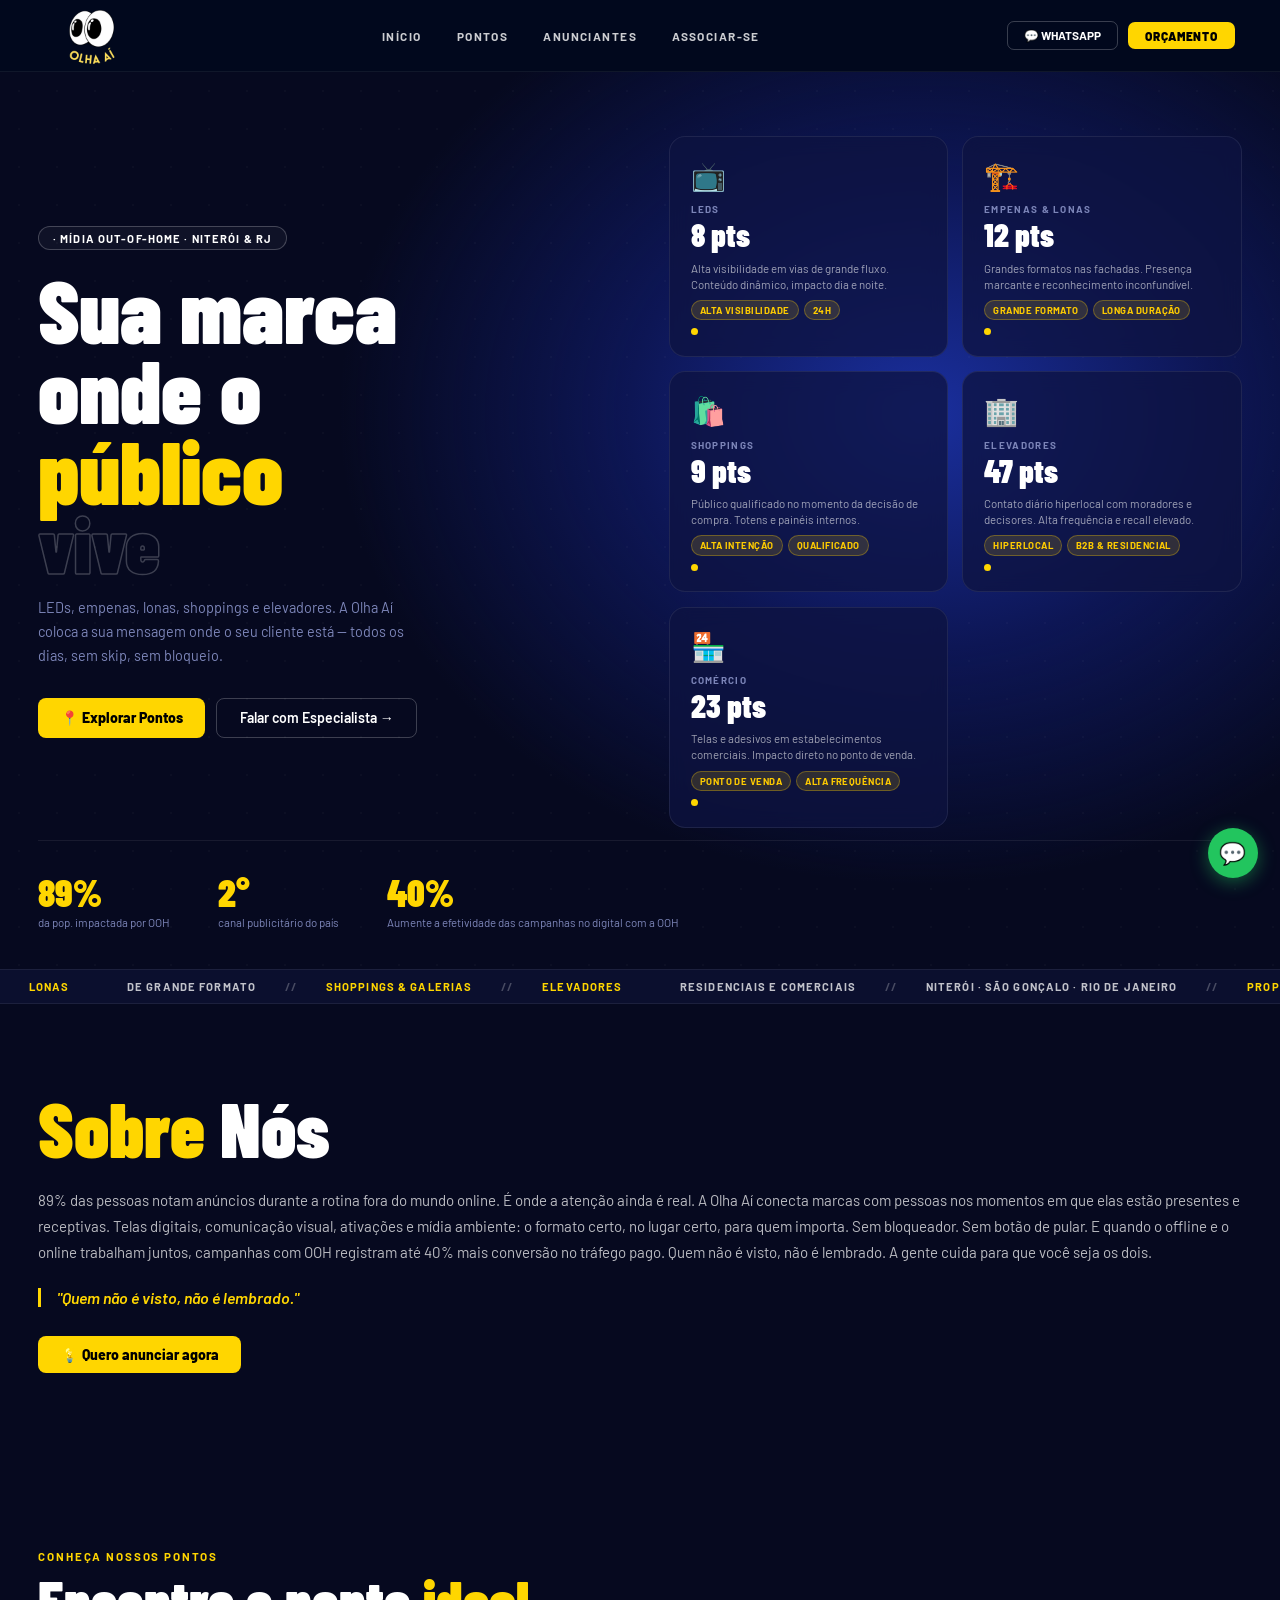
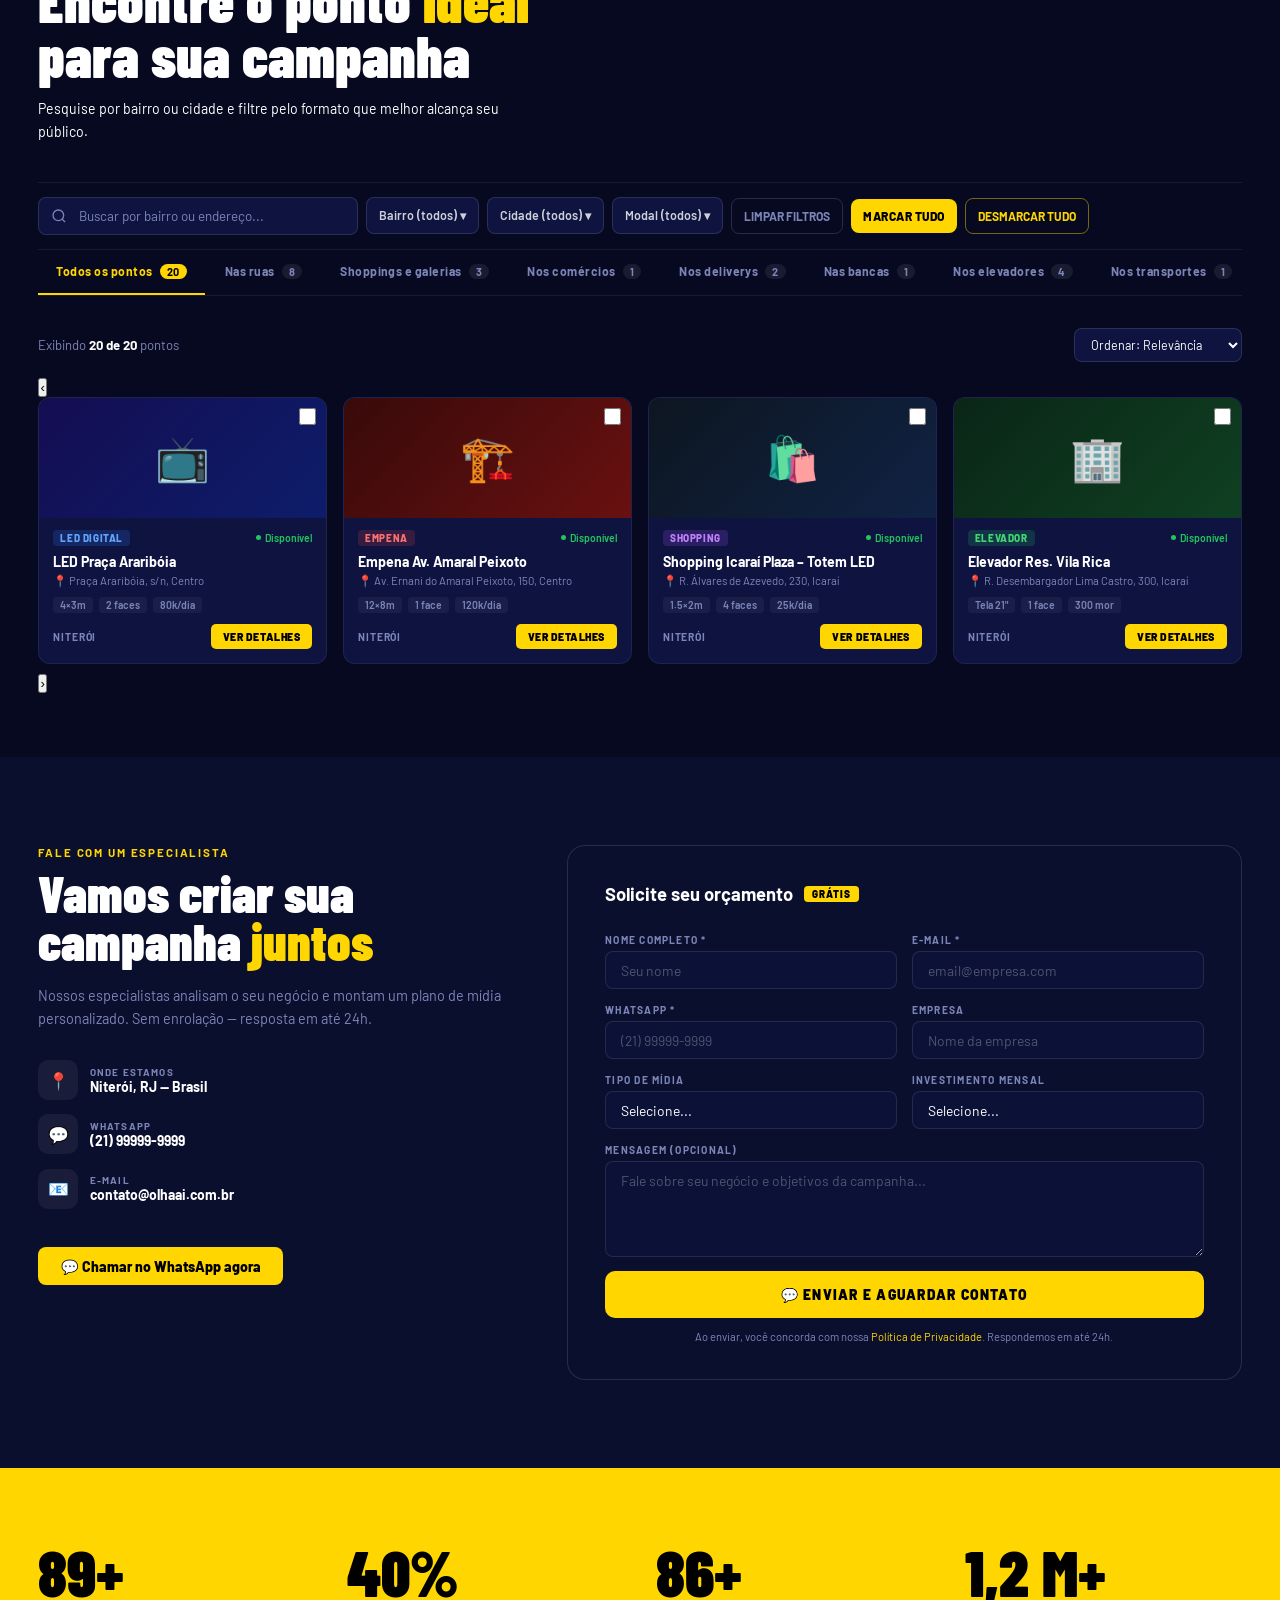
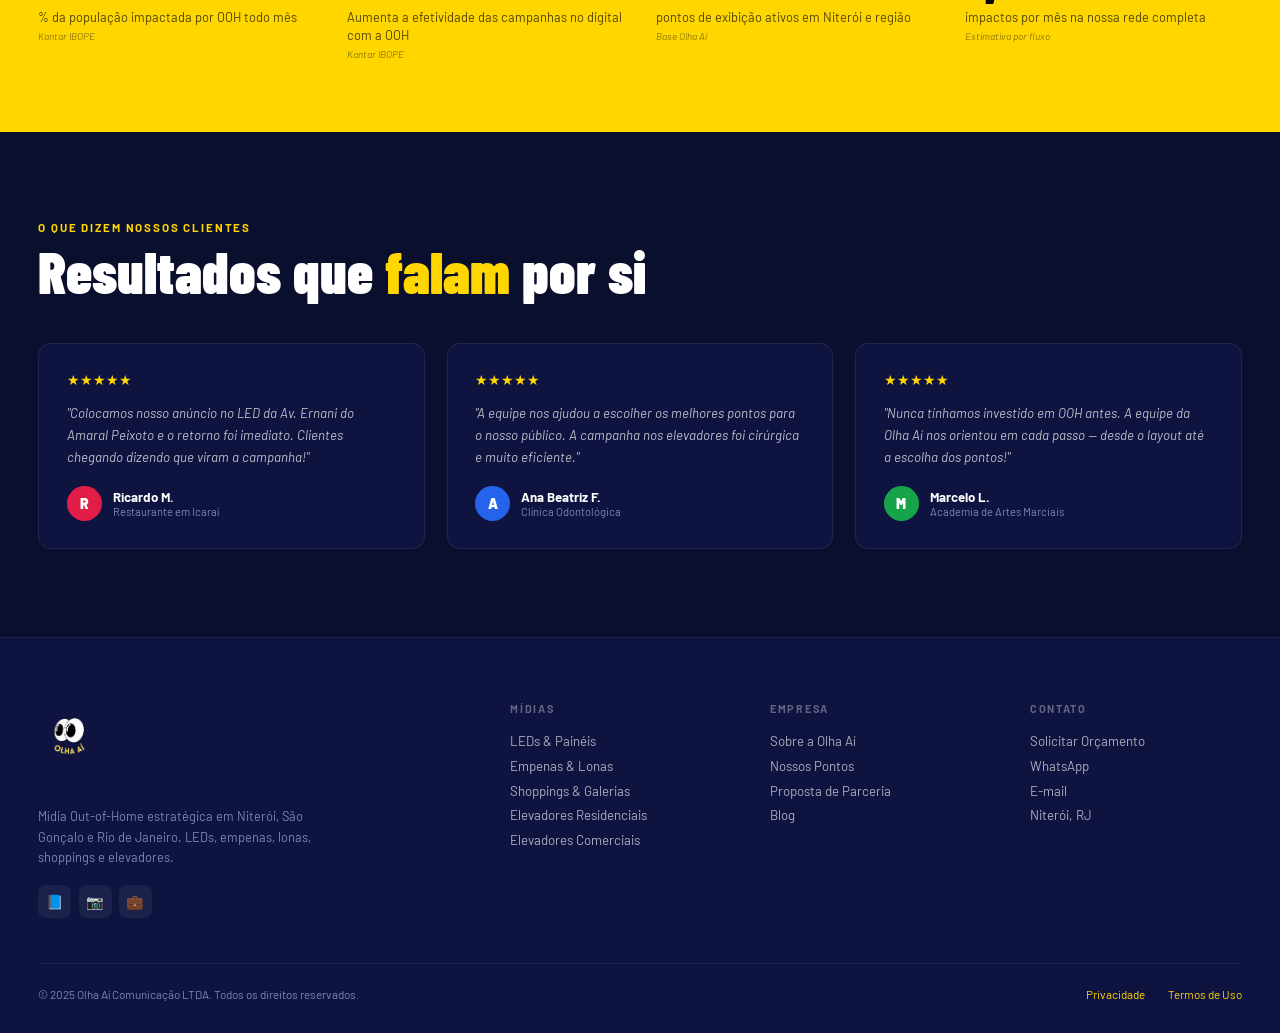
==== commit 62cf6e3e: "alteracoes e atualizacoes" ====
--- a/index.html
+++ b/index.html
@@ -234,7 +234,13 @@
     </select>
   </div>
 
-  <div class="cards-grid" id="cardsGrid"></div>
+  <div class="carousel-section">
+    <button class="carousel-btn carousel-btn-prev" onclick="scrollCarousel(-1)">‹</button>
+    <div class="carousel-wrapper">
+      <div class="cards-grid" id="cardsGrid"></div>
+    </div>
+    <button class="carousel-btn carousel-btn-next" onclick="scrollCarousel(1)">›</button>
+  </div>
 
 </section>
 
@@ -295,7 +301,9 @@
 <footer>
   <div class="footer-grid">
     <div class="footer-brand">
-      <a class="logo" href="#hero">👁️ Olha <span class="logo-accent">Aí</span></a>
+      <a class="logo logo-footer" href="#hero">
+        <img src="img/logo3.0.png" alt="Olha Aí" class="logo-img-footer" />
+      </a>
       <p>Mídia Out-of-Home estratégica em Niterói, São Gonçalo e Rio de Janeiro. LEDs, empenas, lonas, shoppings e elevadores.</p>
       <div class="footer-socials"><a class="soc" href="#">📘</a><a class="soc" href="#">📷</a><a class="soc" href="#">💼</a></div>
     </div>
--- a/style.css
+++ b/style.css
@@ -97,6 +97,19 @@
   object-fit: contain;
 }
 
+.logo-footer {
+  display: flex;
+  align-items: center;
+  margin-bottom: 1.5rem;
+}
+
+.logo-img-footer {
+  max-height: 80px;
+  width: auto;
+  display: block;
+  object-fit: contain;
+}
+
 .nav-links { display: flex; align-items: center; gap: 2.2rem; }
 .nav-links a {
   font-size: 0.74rem; font-weight: 700; letter-spacing: 0.12em;
@@ -518,6 +531,39 @@
   padding: 16px 0 14px;
 }
 .results-count { font-size: 0.82rem; color: var(--muted); }
+
+.pagination-controls {
+  display: flex; align-items: center; justify-content: space-between;
+  flex-wrap: wrap; gap: 12px;
+  margin-bottom: 18px;
+}
+.pagination-buttons {
+  display: inline-flex; align-items: center; gap: 10px;
+}
+.pagination-buttons button {
+  background: transparent;
+  border: 1px solid rgba(255,255,255,0.14);
+  color: var(--white);
+  padding: 9px 14px;
+  border-radius: 10px;
+  cursor: pointer;
+  transition: background .2s, border-color .2s;
+}
+.pagination-buttons button:hover:not(:disabled) {
+  background: rgba(255,255,255,0.08);
+  border-color: rgba(255,255,255,0.24);
+}
+.pagination-buttons button:disabled {
+  opacity: 0.45;
+  cursor: default;
+}
+#pageInfo {
+  color: var(--muted);
+  font-size: 0.85rem;
+}
+#toggleShowAll {
+  white-space: nowrap;
+}
 .results-count strong { color: var(--white); font-weight: 700; }
 
 .sort-select {
@@ -530,10 +576,132 @@
 }
 
 
+
+.pontos-carousel {
+  display: flex;
+  align-items: center;
+  gap: 20px;
+  margin-top: 20px;
+}
+
+.scroll-arrow {
+  flex-shrink: 0;
+  width: 44px;
+  height: 44px;
+  border-radius: 10px;
+  border: none;
+  background: rgba(255, 204, 0, 0.12);
+  color: var(--yellow);
+  font-size: 18px;
+  font-weight: 400;
+  cursor: pointer;
+  transition: all 0.35s cubic-bezier(0.34, 1.56, 0.64, 1);
+  display: flex;
+  align-items: center;
+  justify-content: center;
+  backdrop-filter: blur(12px);
+  position: relative;
+  overflow: hidden;
+}
+
+.scroll-arrow::before {
+  content: '';
+  position: absolute;
+  top: 0;
+  left: -100%;
+  width: 100%;
+  height: 100%;
+  background: linear-gradient(90deg, transparent, rgba(255,255,255,0.1), transparent);
+  transition: left 0.5s ease;
+}
+
+.scroll-arrow:hover {
+  background: rgba(255, 204, 0, 0.2);
+  box-shadow: 0 8px 24px rgba(255, 204, 0, 0.25), inset 0 1px 0 rgba(255,255,255,0.1);
+  transform: translateY(-2px);
+}
+
+.scroll-arrow:hover::before {
+  left: 100%;
+}
+
+.scroll-arrow:active {
+  transform: translateY(0);
+  box-shadow: 0 4px 12px rgba(255, 204, 0, 0.15);
+}
+
+.scroll-left {
+  order: -1;
+}
+
+.scroll-right {
+  order: 1;
+}
+
+.carousel-wrapper {
+  overflow: hidden;
+  flex: 1;
+}
+
 .cards-grid {
-  display: grid;
-  grid-template-columns: repeat(auto-fill, minmax(240px,1fr));
+  display: flex;
   gap: 16px;
+  scroll-behavior: smooth;
+  overflow-x: auto;
+  padding-bottom: 8px;
+  scroll-snap-type: x mandatory;
+  scrollbar-width: thin;
+  scrollbar-color: rgba(255,204,0,0.3) transparent;
+}
+
+.cards-grid::-webkit-scrollbar {
+  height: 6px;
+}
+
+.cards-grid::-webkit-scrollbar-track {
+  background: transparent;
+}
+
+.cards-grid::-webkit-scrollbar-thumb {
+  background: rgba(255,204,0,0.3);
+  border-radius: 3px;
+}
+
+.cards-grid::-webkit-scrollbar-thumb:hover {
+  background: rgba(255,204,0,0.6);
+}
+
+.cards-grid .card {
+  flex: 0 0 calc((100% - 64px) / 5);
+  scroll-snap-align: start;
+}
+
+@media (max-width: 1280px) {
+  .cards-grid .card {
+    flex: 0 0 calc((100% - 48px) / 4);
+  }
+}
+
+@media (max-width: 992px) {
+  .cards-grid .card {
+    flex: 0 0 calc((100% - 32px) / 3);
+  }
+}
+
+@media (max-width: 680px) {
+  .cards-grid .card {
+    flex: 0 0 calc((100% - 16px) / 2);
+  }
+}
+
+@media (max-width: 520px) {
+  .cards-grid .card {
+    flex: 0 0 100%;
+  }
+}
+
+.pagination-controls {
+  display: none;
 }
 
 
@@ -756,10 +924,115 @@
   .cards-grid        { grid-template-columns: repeat(auto-fill, minmax(200px,1fr)); }
 }
 
-@media (max-width: 560px) {
-  .hero-cards  { grid-template-columns: 1fr 1fr; }
-  .stats-grid  { grid-template-columns: 1fr 1fr; }
-  .footer-grid { grid-template-columns: 1fr; }
-  .cards-grid  { grid-template-columns: 1fr; }
-  .search-section { gap: 6px; }
+/* ========== TABLET LANDSCAPE (1024px) ========== */
+@media (max-width: 1024px) {
+  section { padding: 3.5rem 2rem; }
+  .hero-cards { grid-template-columns: repeat(2,1fr); }
+  .pontos-carousel { gap: 12px; }
+  .scroll-arrow { width: 42px; height: 42px; font-size: 17px; }
+}
+
+/* ========== TABLET PORTRAIT (768px) ========== */
+@media (max-width: 768px) {
+  section { padding: 3rem 1.8rem; }
+  #navbar { padding: 0 1rem; }
+  .nav-links { display: none; }
+  #hero { padding: 2.5rem 1.8rem 1.5rem; }
+  .hero-title .ht-solid { font-size: clamp(2.5rem, 5vw, 4rem); }
+  .hero-title .ht-yellow { font-size: clamp(2.5rem, 5vw, 4rem); }
+  .hero-cards { grid-template-columns: 1fr; gap: 1rem; padding: 0; }
+  .hero-card { padding: 1rem; }
+  .contact-grid { grid-template-columns: 1fr; gap: 2rem; }
+  .stats-grid { grid-template-columns: 1fr; }
+  .testimonials { grid-template-columns: 1fr; }
+  .footer-grid { grid-template-columns: 1fr 1fr; }
+  .pontos-carousel { gap: 10px; }
+  .scroll-arrow { width: 40px; height: 40px; font-size: 16px; }
+  .cards-grid { gap: 12px; }
+  .form-row { grid-template-columns: 1fr; }
+}
+
+/* ========== MOBILE LANDSCAPE (667px) ========== */
+@media (max-width: 667px) {
+  html { font-size: 15px; }
+  section { padding: 2.5rem 1.5rem; }
+  .section-title { font-size: clamp(2rem, 4vw, 3rem); margin-bottom: 0.8rem; }
+  .section-sub { font-size: 0.8rem; max-width: 100%; }
+  .hero-badge { font-size: 0.65rem; padding: 0.25rem 0.75rem; }
+  .hero-ctas { flex-direction: column; }
+  .hero-ctas button { width: 100%; }
+  .btn-primary, .btn-ghost { font-size: 0.8rem; padding: 0.5rem 1rem; }
+  .search-section { flex-wrap: wrap; gap: 8px; }
+  .filter-btn { font-size: 0.7rem; padding: 0.5rem 0.8rem; }
+  .pontos-carousel { gap: 8px; }
+  .scroll-arrow { width: 38px; height: 38px; font-size: 15px; }
+  .cards-grid { gap: 12px; }
+  .card { border-radius: 10px; }
+}
+
+}
+
+/* ========== MOBILE (520px e menor) ========== */
+@media (max-width: 520px) {
+  html { font-size: 14px; }
+  body { overflow-x: hidden; }
+  section { padding: 2rem 1.2rem; }
+  #navbar { height: 60px; padding: 0 0.8rem; }
+  .logo-img { max-height: 100px; margin-top: 15px; }
+  .nav-actions { gap: 0.4rem; }
+  .btn-orcamento { padding: 0.3rem 0.8rem; font-size: 0.65rem; }
+  .btn-whatsapp { padding: 0.3rem 0.7rem; font-size: 0.65rem; }
+  
+  #hero { padding: 2rem 1.2rem 1rem; min-height: calc(100vh - 60px); }
+  .hero-left { gap: 0.8rem; }
+  .hero-badge { font-size: 0.6rem; padding: 0.2rem 0.6rem; }
+  .hero-title .ht-solid { font-size: clamp(2rem, 4vw, 3.5rem); margin-bottom: 0.3rem; }
+  .hero-title .ht-yellow { font-size: clamp(2rem, 4vw, 3.5rem); }
+  .hero-title .ht-outline { font-size: clamp(1.8rem, 3.5vw, 3rem); }
+  .hero-desc { font-size: 0.8rem; max-width: 100%; margin-bottom: 1.2rem; }
+  .hero-ctas { gap: 0.6rem; }
+  .hero-cards { grid-template-columns: 1fr; gap: 0.8rem; padding: 0; }
+  .hero-card { padding: 0.8rem; border-radius: 10px; }
+  .hc-label { font-size: 0.8rem; margin: 0.4rem 0; }
+  .hc-pts { font-size: 1.2rem; }
+  .hc-icon { font-size: 1.8rem; }
+  .hero-stats { flex-wrap: wrap; gap: 1rem; }
+  .hstat { min-width: auto; }
+  .hstat-num { font-size: 1.8rem; }
+  .hstat-lbl { font-size: 0.7rem; }
+  
+  .search-section { flex-direction: column; gap: 8px; }
+  .search-wrap { width: 100%; }
+  .filter-btn, .btn-clear, .btn-yellow, .btn-outline-yellow { font-size: 0.7rem; padding: 0.4rem 0.6rem; }
+  .dropdown-wrapper { width: 100%; }
+  
+  .tabs-section { flex-wrap: wrap; gap: 6px; }
+  .filter-tab { font-size: 0.7rem; padding: 0.5rem 0.8rem; }
+  
+  .pontos-carousel { gap: 6px; }
+  .scroll-arrow { width: 36px; height: 36px; font-size: 14px; }
+  .cards-grid { gap: 12px; }
+  .cards-grid .card { flex: 0 0 100%; }
+  
+  .contact-grid { grid-template-columns: 1fr; gap: 1.5rem; }
+  .contact-title { font-size: clamp(1.8rem, 3.5vw, 2.5rem); line-height: 1.1; }
+  .form-row { grid-template-columns: 1fr; gap: 1rem; }
+  .form-group { margin-bottom: 0.8rem; }
+  .form-group label { font-size: 0.75rem; margin-bottom: 0.4rem; }
+  .form-group input, .form-group select, .form-group textarea { font-size: 0.9rem; padding: 0.6rem 0.8rem; }
+  .btn-submit { font-size: 0.8rem; padding: 0.6rem 1.2rem; }
+  
+  .stats-grid { grid-template-columns: 1fr; gap: 1.2rem; }
+  .sblock { padding: 1.2rem 1rem; }
+  .snum { font-size: 2rem; margin-bottom: 0.4rem; }
+  
+  .testimonials { grid-template-columns: 1fr; }
+  .tcard { padding: 1rem; border-radius: 10px; }
+  .ttext { font-size: 0.8rem; }
+  
+  .footer-grid { grid-template-columns: 1fr; gap: 1.5rem; }
+  footer { padding: 2rem 1.2rem 1rem; }
+  .footer-brand p { font-size: 0.75rem; max-width: 100%; }
+  .footer-links a { font-size: 0.8rem; }
+}
 }
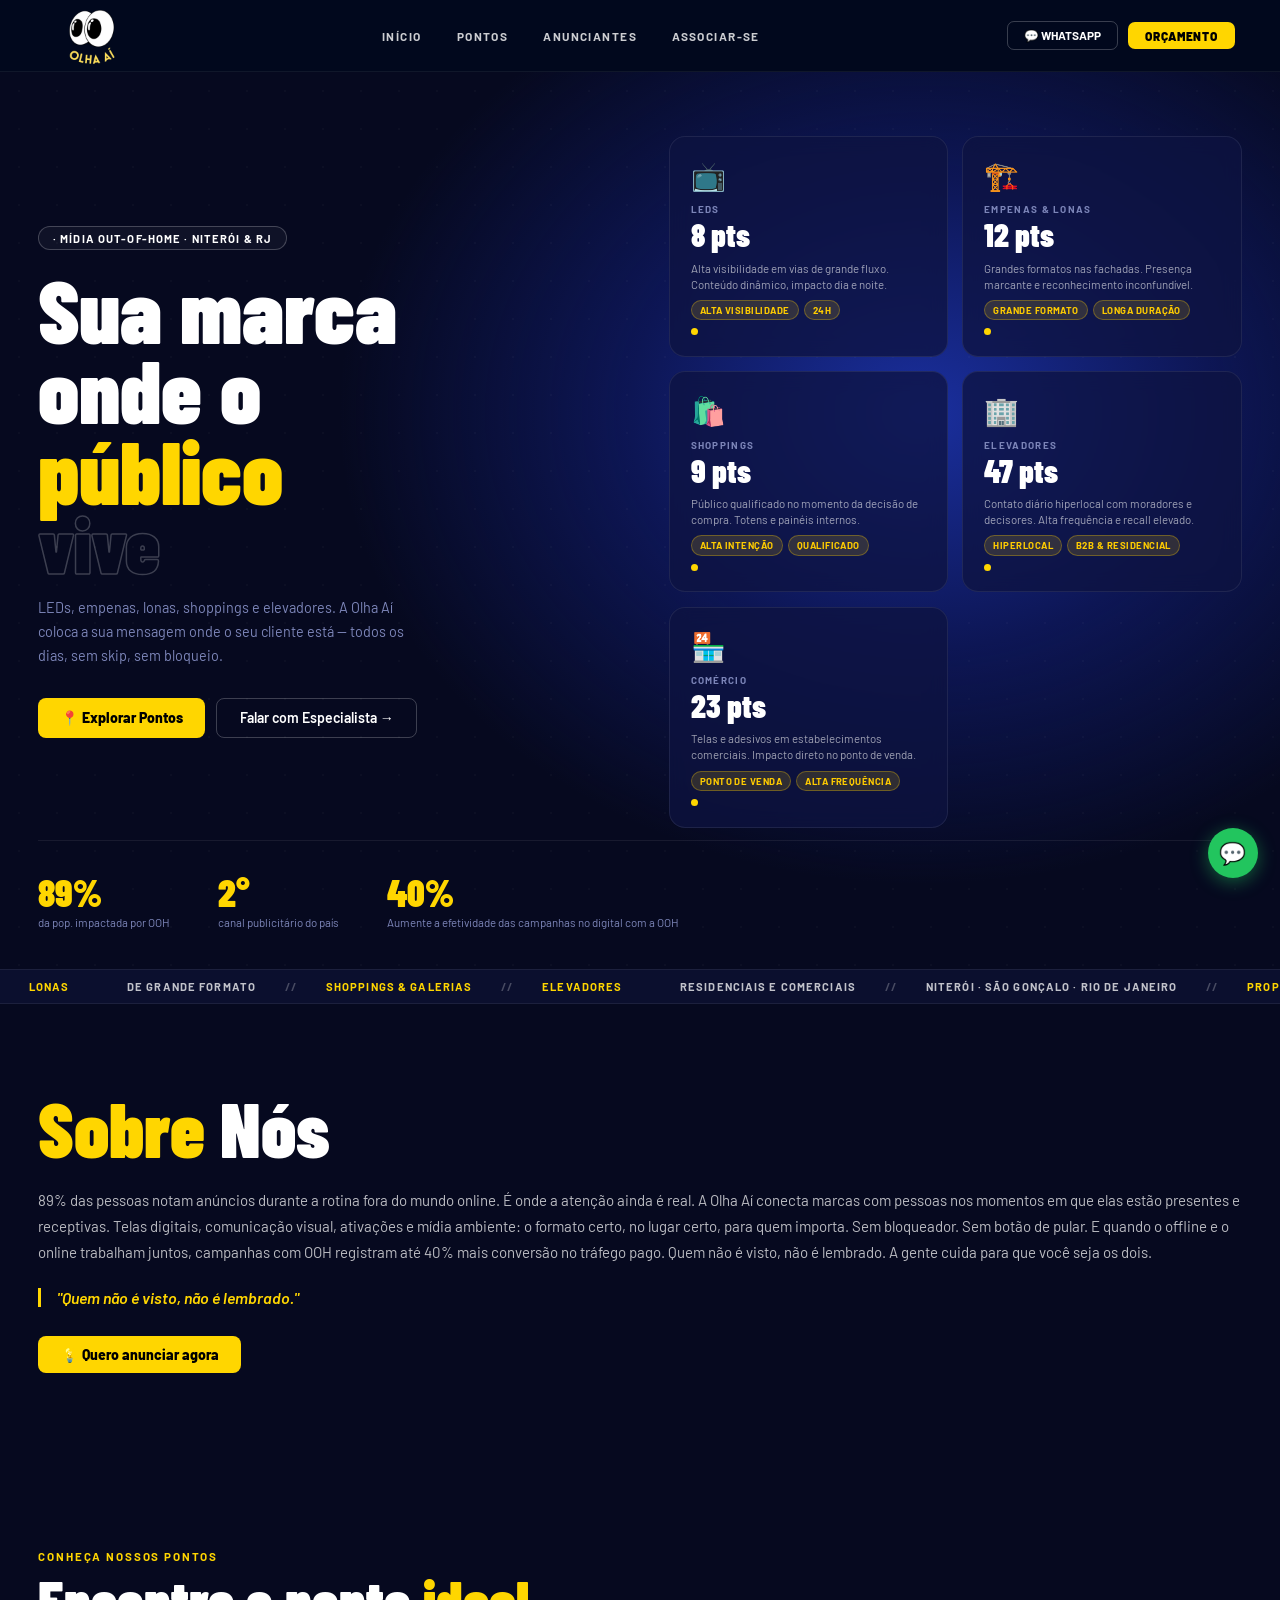
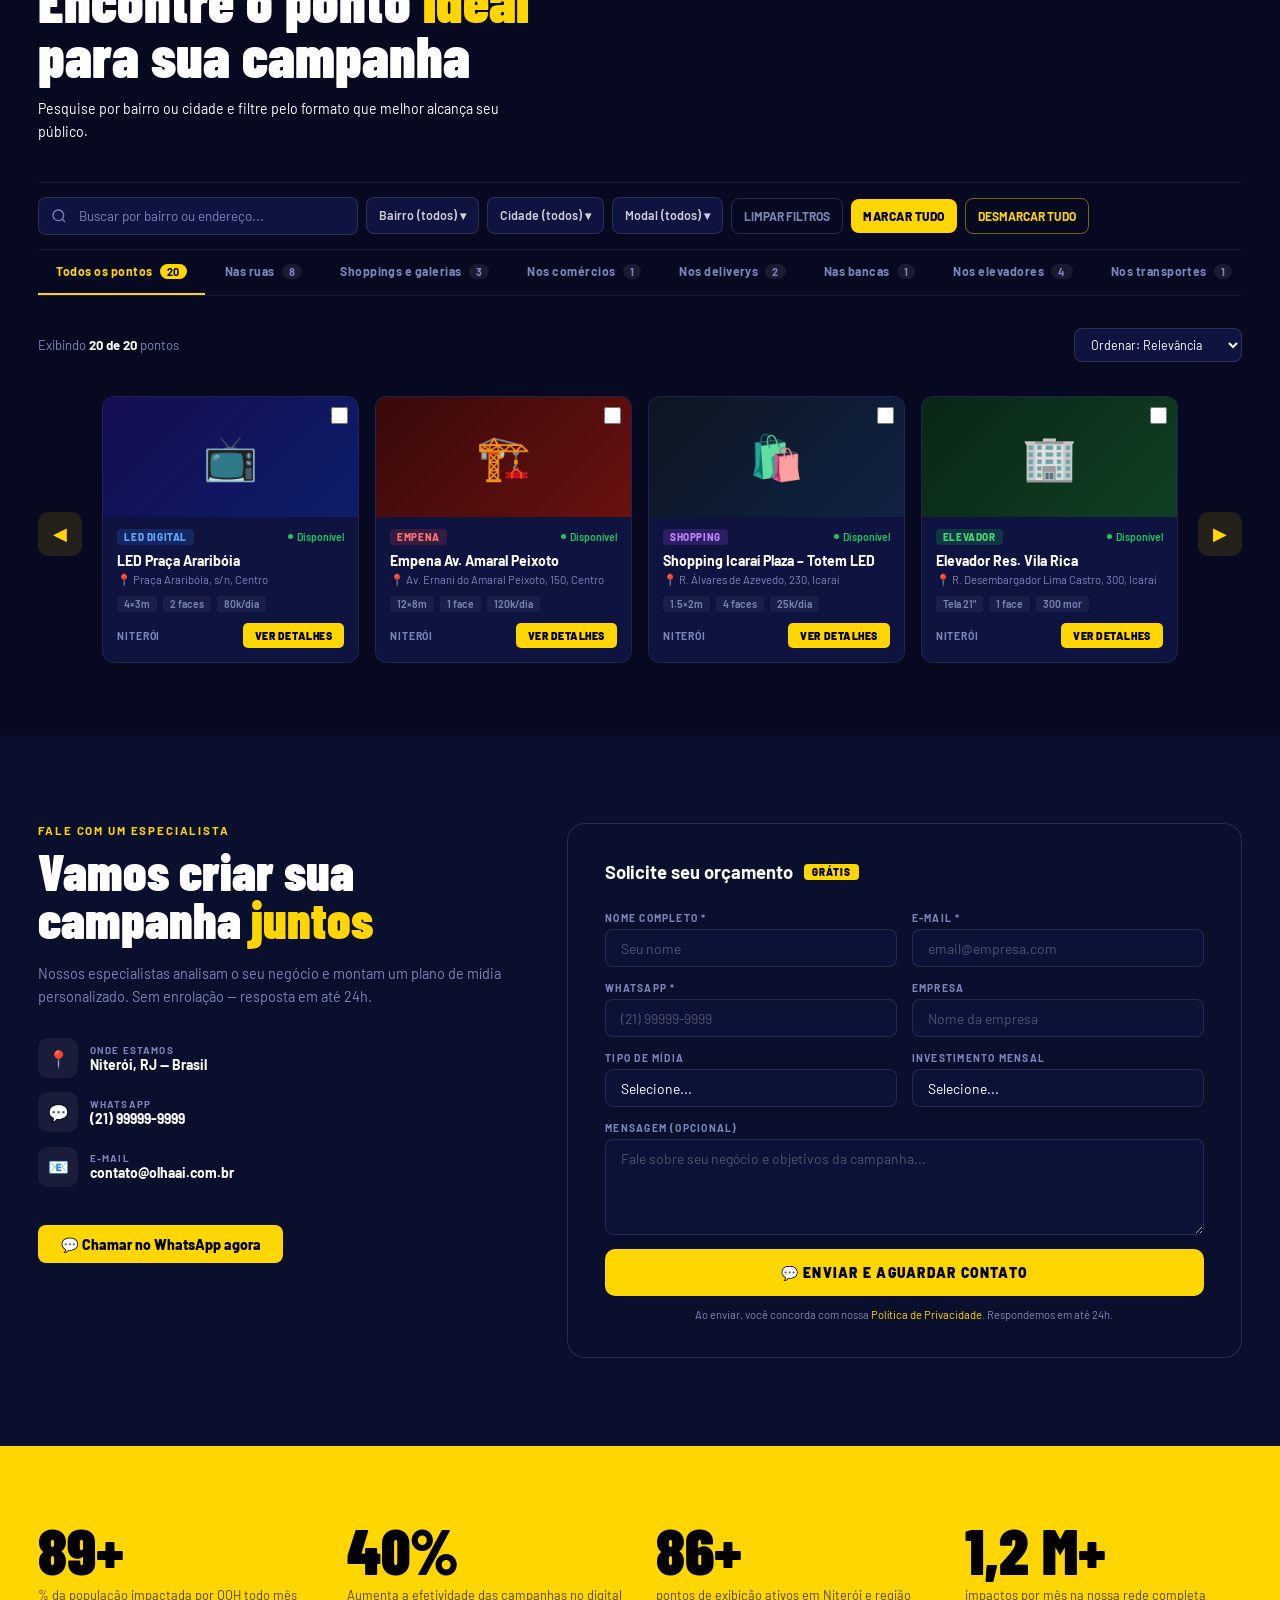
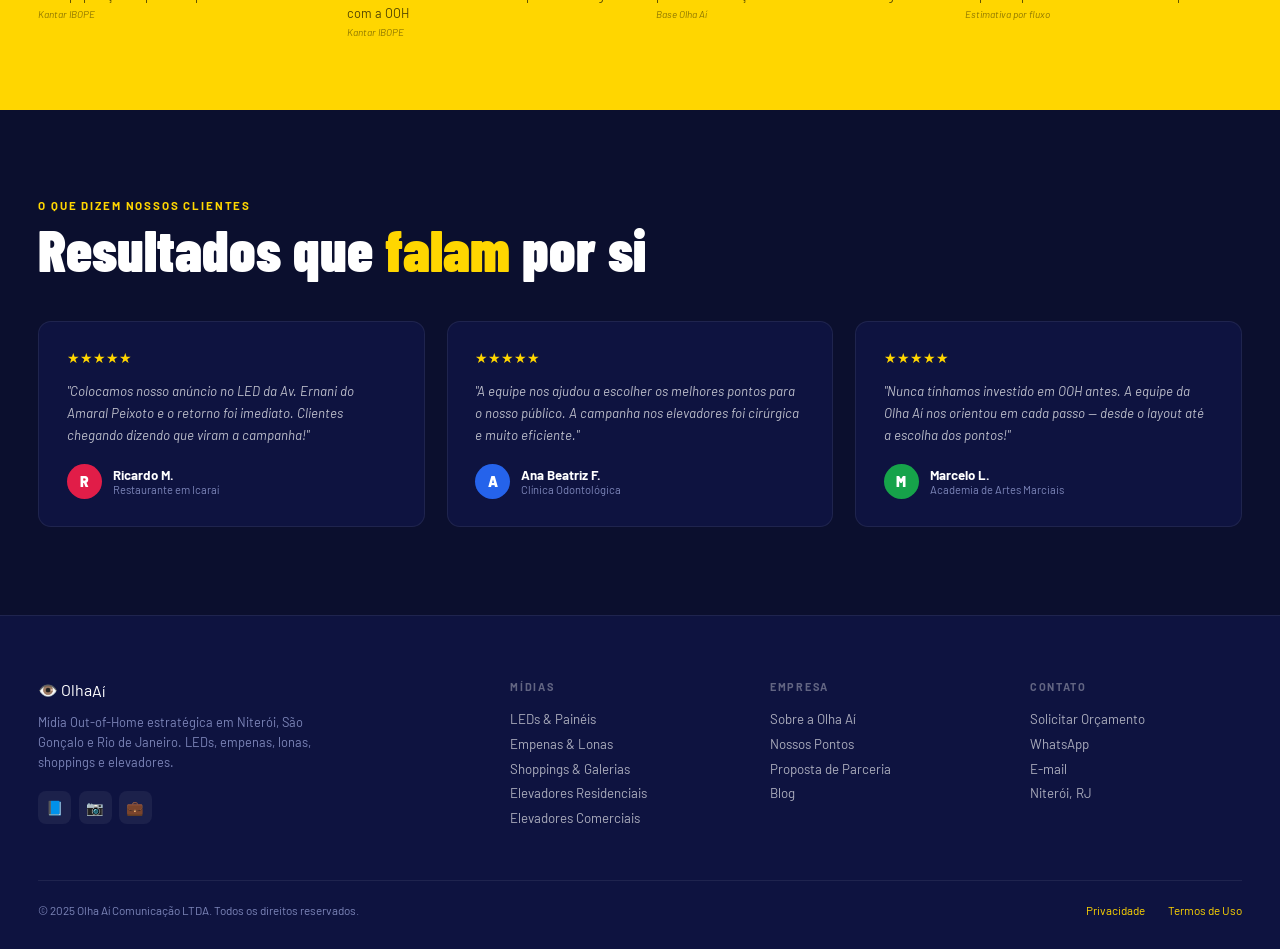
==== commit 3742e776: "Refazer todas as alteracoes de hoje: links de navegacao, carousel com botoes, estilos responsivos co" ====
--- a/index.html
+++ b/index.html
@@ -234,12 +234,12 @@
     </select>
   </div>
 
-  <div class="carousel-section">
-    <button class="carousel-btn carousel-btn-prev" onclick="scrollCarousel(-1)">‹</button>
+  <div class="pontos-carousel">
+    <button class="scroll-arrow scroll-left" onclick="scrollLeft()">◀</button>
     <div class="carousel-wrapper">
       <div class="cards-grid" id="cardsGrid"></div>
     </div>
-    <button class="carousel-btn carousel-btn-next" onclick="scrollCarousel(1)">›</button>
+    <button class="scroll-arrow scroll-right" onclick="scrollRight()">▶</button>
   </div>
 
 </section>
@@ -301,9 +301,7 @@
 <footer>
   <div class="footer-grid">
     <div class="footer-brand">
-      <a class="logo logo-footer" href="#hero">
-        <img src="img/logo3.0.png" alt="Olha Aí" class="logo-img-footer" />
-      </a>
+      <a class="logo" href="#hero">👁️ Olha <span class="logo-accent">Aí</span></a>
       <p>Mídia Out-of-Home estratégica em Niterói, São Gonçalo e Rio de Janeiro. LEDs, empenas, lonas, shoppings e elevadores.</p>
       <div class="footer-socials"><a class="soc" href="#">📘</a><a class="soc" href="#">📷</a><a class="soc" href="#">💼</a></div>
     </div>
--- a/style.css
+++ b/style.css
@@ -92,19 +92,6 @@
 .logo-img {
   max-height: 120px;
   margin-top: 20px; 
-  width: auto;
-  display: block;
-  object-fit: contain;
-}
-
-.logo-footer {
-  display: flex;
-  align-items: center;
-  margin-bottom: 1.5rem;
-}
-
-.logo-img-footer {
-  max-height: 80px;
   width: auto;
   display: block;
   object-fit: contain;
@@ -970,8 +957,6 @@
   .card { border-radius: 10px; }
 }
 
-}
-
 /* ========== MOBILE (520px e menor) ========== */
 @media (max-width: 520px) {
   html { font-size: 14px; }
